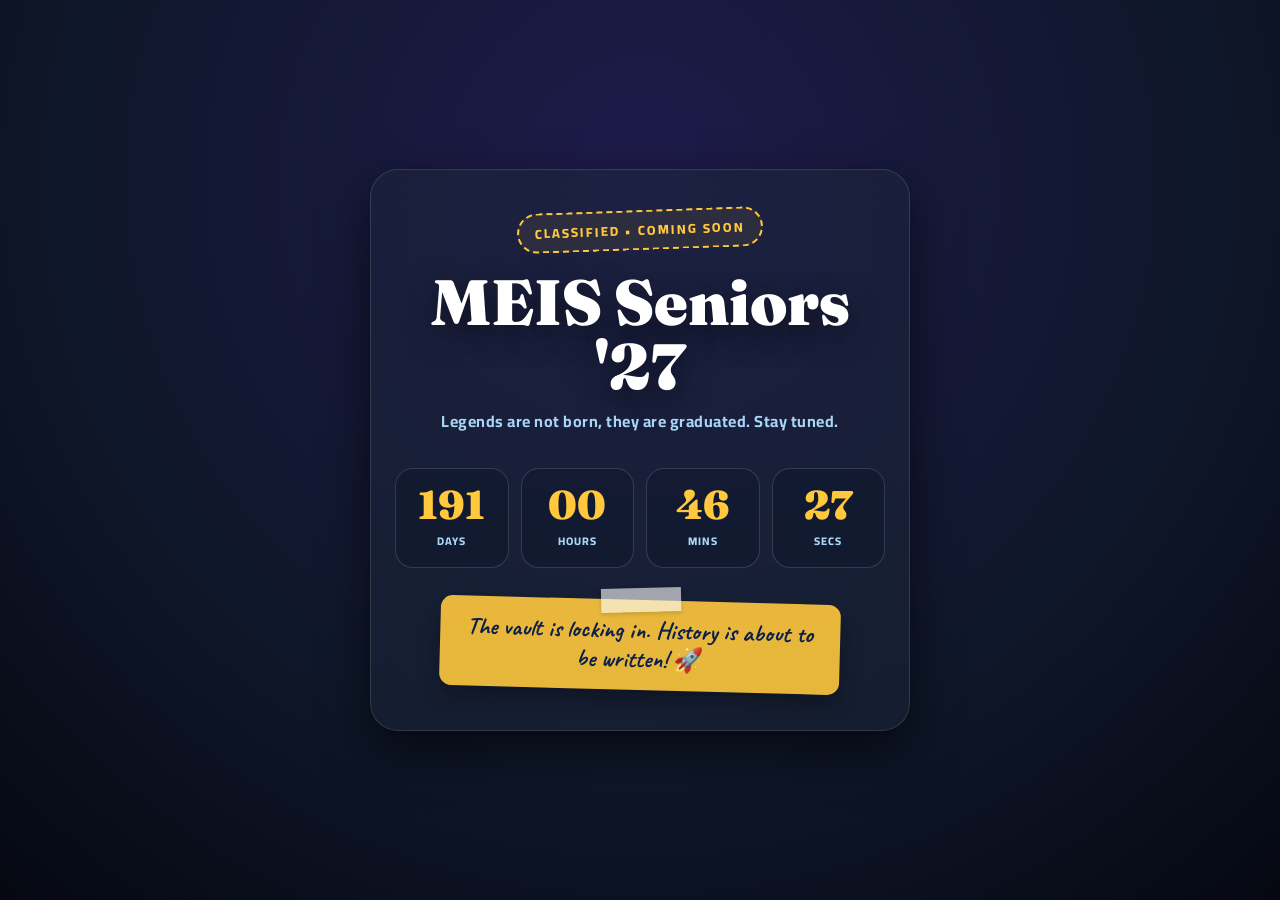
==== index.html @ 0d12f5e8 "Rename teaser.html to index.html" ====
<!DOCTYPE html>
<html lang="en" dir="ltr">
<head>
    <meta charset="UTF-8">
    <meta name="viewport" content="width=device-width, initial-scale=1.0">
    <title>MEIS Seniors '27 - Coming Soon</title>
    <!-- Fonts -->
    <link rel="preconnect" href="https://fonts.googleapis.com">
    <link rel="preconnect" href="https://fonts.gstatic.com" crossorigin>
    <link href="https://fonts.googleapis.com/css2?family=Cairo:wght@600;800;900&family=Caveat:wght@700&family=Fraunces:wght@900&display=swap" rel="stylesheet">

    <style>
        :root {
            --navy: #0A1F4A;
            --blue: #A9D6F7;
            --yellow: #FFC83D;
            --pink: #FF8FB8;
            --fh: 'Fraunces', Georgia, serif;
            --fc: 'Caveat', cursive;
        }

        * {
            box-sizing: border-box;
            margin: 0;
            padding: 0;
        }

        body {
            background: radial-gradient(circle at 50% 20%, #1e1b4b 0%, #0f172a 60%, #050811 100%);
            background-attachment: fixed;
            color: #fff;
            font-family: 'Cairo', sans-serif;
            min-height: 100vh;
            display: flex;
            justify-content: center;
            align-items: center;
            padding: 20px;
            overflow-x: hidden;
        }

        .teaser-card {
            background: rgba(30, 41, 59, 0.45);
            backdrop-filter: blur(16px);
            -webkit-backdrop-filter: blur(16px);
            border: 1px solid rgba(255, 255, 255, 0.12);
            border-radius: 28px;
            padding: 40px 24px;
            max-width: 540px;
            width: 100%;
            text-align: center;
            box-shadow: 0 20px 50px rgba(0, 0, 0, 0.6);
            position: relative;
        }

        .stamp {
            display: inline-block;
            border: 2px dashed var(--yellow);
            color: var(--yellow);
            font-weight: 800;
            font-size: 13px;
            padding: 6px 16px;
            border-radius: 999px;
            letter-spacing: 2px;
            background: rgba(255, 200, 61, 0.08);
            margin-bottom: 20px;
            transform: rotate(-2deg);
            text-transform: uppercase;
        }

        .main-title {
            font-family: var(--fh);
            font-size: clamp(38px, 9vw, 64px);
            font-weight: 900;
            line-height: 1;
            margin-bottom: 8px;
            color: #fff;
            text-shadow: 0 10px 30px rgba(0,0,0,0.5);
        }

        .subtitle {
            font-size: 16px;
            color: var(--blue);
            font-weight: 700;
            margin-bottom: 32px;
            letter-spacing: 0.5px;
        }

        /* Countdown Grid */
        .countdown-grid {
            display: grid;
            grid-template-columns: repeat(4, 1fr);
            gap: 12px;
            margin-bottom: 32px;
        }

        .cd-box {
            background: rgba(15, 23, 42, 0.5);
            border: 1px solid rgba(255, 255, 255, 0.15);
            border-radius: 18px;
            padding: 16px 6px;
            transition: transform 0.3s ease;
        }

        .cd-box:hover {
            transform: translateY(-3px);
            border-color: rgba(255, 255, 255, 0.3);
        }

        .cd-num {
            display: block;
            font-family: var(--fh);
            font-weight: 900;
            font-size: clamp(26px, 6vw, 40px);
            line-height: 1;
            color: var(--yellow);
        }

        .cd-label {
            display: block;
            font-size: 11px;
            font-weight: 800;
            color: var(--blue);
            margin-top: 6px;
            text-transform: uppercase;
            letter-spacing: 1px;
        }

        /* Note Tape */
        .note-tape {
            position: relative;
            background: rgba(255, 200, 61, 0.9);
            color: var(--navy);
            font-family: var(--fc);
            font-weight: 700;
            font-size: 24px;
            line-height: 1.2;
            padding: 16px 20px;
            border-radius: 12px;
            transform: rotate(1.5deg);
            max-width: 400px;
            margin: 0 auto;
            box-shadow: 0 10px 20px rgba(0,0,0,0.3);
        }

        .tape {
            position: absolute;
            top: -12px;
            left: 50%;
            transform: translateX(-50%) rotate(-3deg);
            width: 80px;
            height: 24px;
            background: rgba(255, 255, 255, 0.6);
            box-shadow: 0 2px 4px rgba(0,0,0,0.15);
        }

        @media (max-width: 480px) {
            .countdown-grid {
                grid-template-columns: repeat(2, 1fr);
                gap: 12px;
            }
        }
    </style>
</head>
<body>

    <div class="teaser-card">
        <div class="stamp">CLASSIFIED • COMING SOON</div>
        
        <h1 class="main-title">MEIS Seniors '27</h1>
        <p class="subtitle">Legends are not born, they are graduated. Stay tuned.</p>

        <!-- Countdown Timer -->
        <div class="countdown-grid">
            <div class="cd-box">
                <span class="cd-num" id="days">000</span>
                <span class="cd-label">Days</span>
            </div>
            <div class="cd-box">
                <span class="cd-num" id="hours">00</span>
                <span class="cd-label">Hours</span>
            </div>
            <div class="cd-box">
                <span class="cd-num" id="minutes">00</span>
                <span class="cd-label">Mins</span>
            </div>
            <div class="cd-box">
                <span class="cd-num" id="seconds">00</span>
                <span class="cd-label">Secs</span>
            </div>
        </div>

        <!-- Hype Note -->
        <div class="note-tape">
            <div class="tape"></div>
            The vault is locking in. History is about to be written! 🚀
        </div>
    </div>

    <script>
        // Set your target graduation date here
        const targetDate = new Date("June 15, 2027 00:00:00").getTime();

        function updateCountdown() {
            const now = new Date().getTime();
            const gap = targetDate - now;

            if (gap < 0) {
                document.getElementById("days").innerText = "00";
                document.getElementById("hours").innerText = "00";
                document.getElementById("minutes").innerText = "00";
                document.getElementById("seconds").innerText = "00";
                return;
            }

            const second = 1000;
            const minute = second * 60;
            const hour = minute * 60;
            const day = hour * 24;

            const d = Math.floor(gap / day);
            const h = Math.floor((gap % day) / hour);
            const m = Math.floor((gap % hour) / minute);
            const s = Math.floor((gap % minute) / second);

            document.getElementById("days").innerText = String(d).padStart(3, '0');
            document.getElementById("hours").innerText = String(h).padStart(2, '0');
            document.getElementById("minutes").innerText = String(m).padStart(2, '0');
            document.getElementById("seconds").innerText = String(s).padStart(2, '0');
        }

        setInterval(updateCountdown, 1000);
        updateCountdown();
    </script>
</body>
</html>
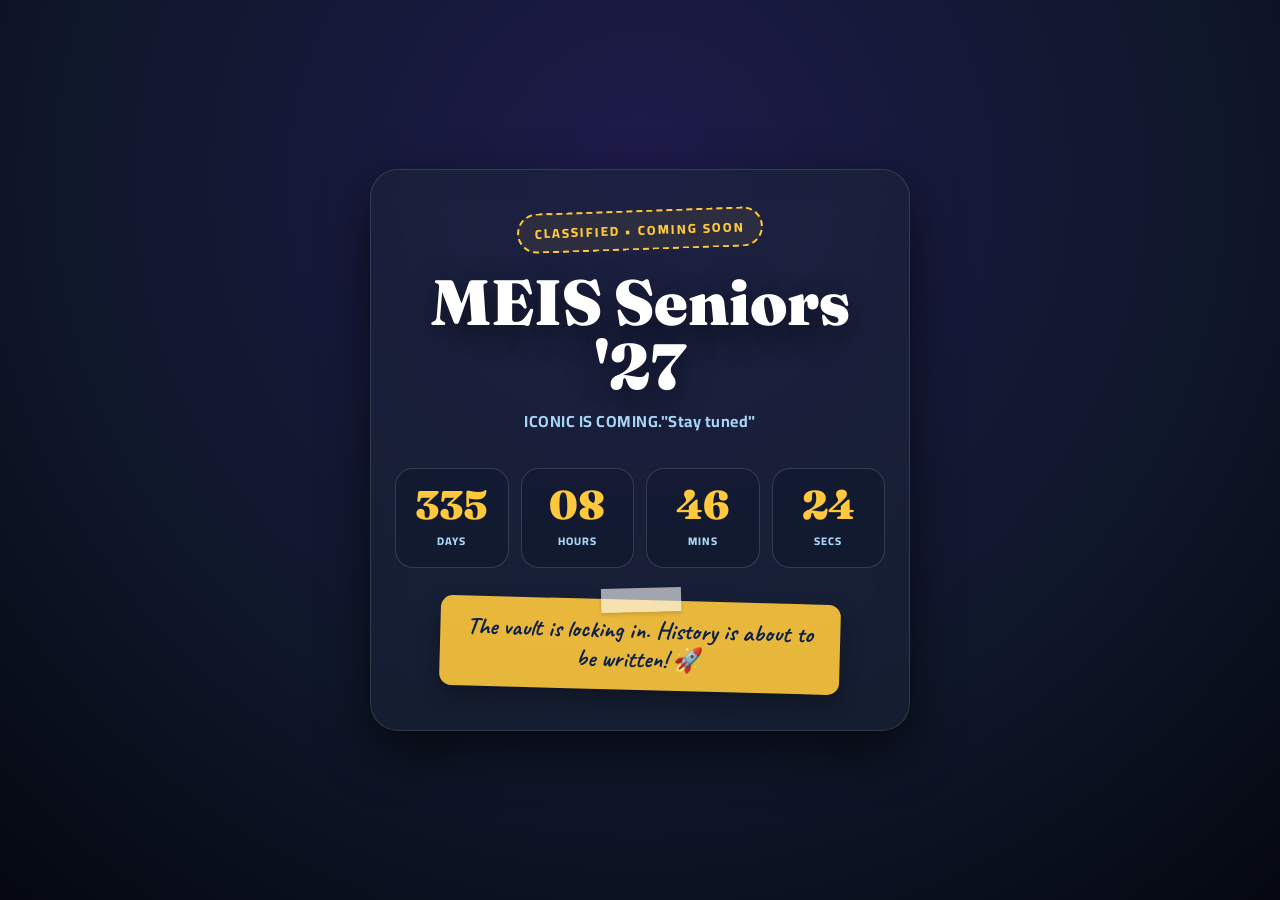
==== commit c50315e4: "Update index.html" ====
--- a/index.html
+++ b/index.html
@@ -167,7 +167,7 @@
         <div class="stamp">CLASSIFIED • COMING SOON</div>
         
         <h1 class="main-title">MEIS Seniors '27</h1>
-        <p class="subtitle">Legends are not born, they are graduated. Stay tuned.</p>
+        <p class="subtitle">ICONIC IS COMING."Stay tuned"</p>
 
         <!-- Countdown Timer -->
         <div class="countdown-grid">
@@ -198,7 +198,7 @@
 
     <script>
         // Set your target graduation date here
-        const targetDate = new Date("June 15, 2027 00:00:00").getTime();
+        const targetDate = new Date("November 6, 2027 08:00:00").getTime();
 
         function updateCountdown() {
             const now = new Date().getTime();
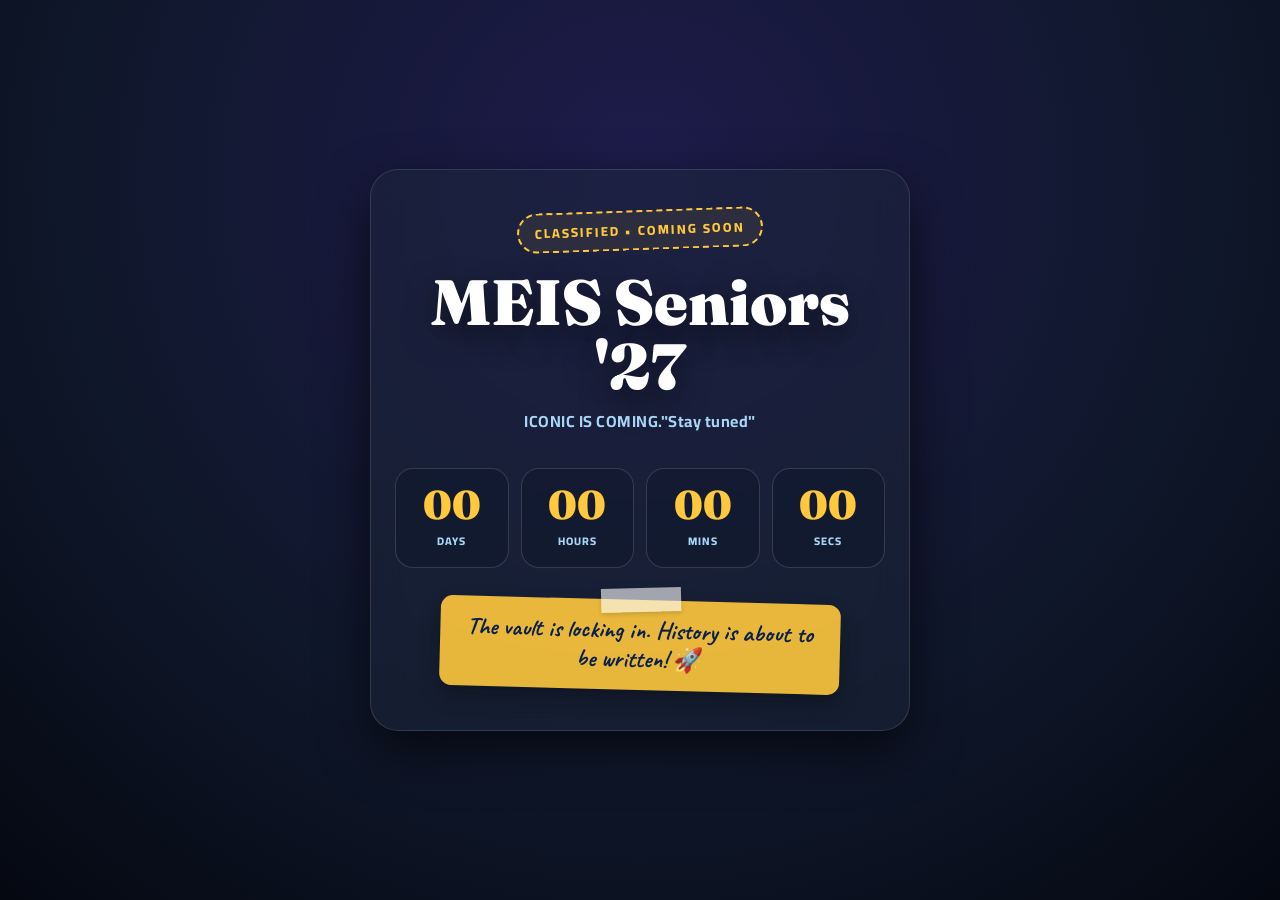
==== commit 82291262: "Update index.html" ====
--- a/index.html
+++ b/index.html
@@ -198,7 +198,7 @@
 
     <script>
         // Set your target graduation date here
-        const targetDate = new Date("November 6, 2027 08:00:00").getTime();
+        const targetDate = new Date("November 6, 2026 08:00:00").getTime();
 
         function updateCountdown() {
             const now = new Date().getTime();
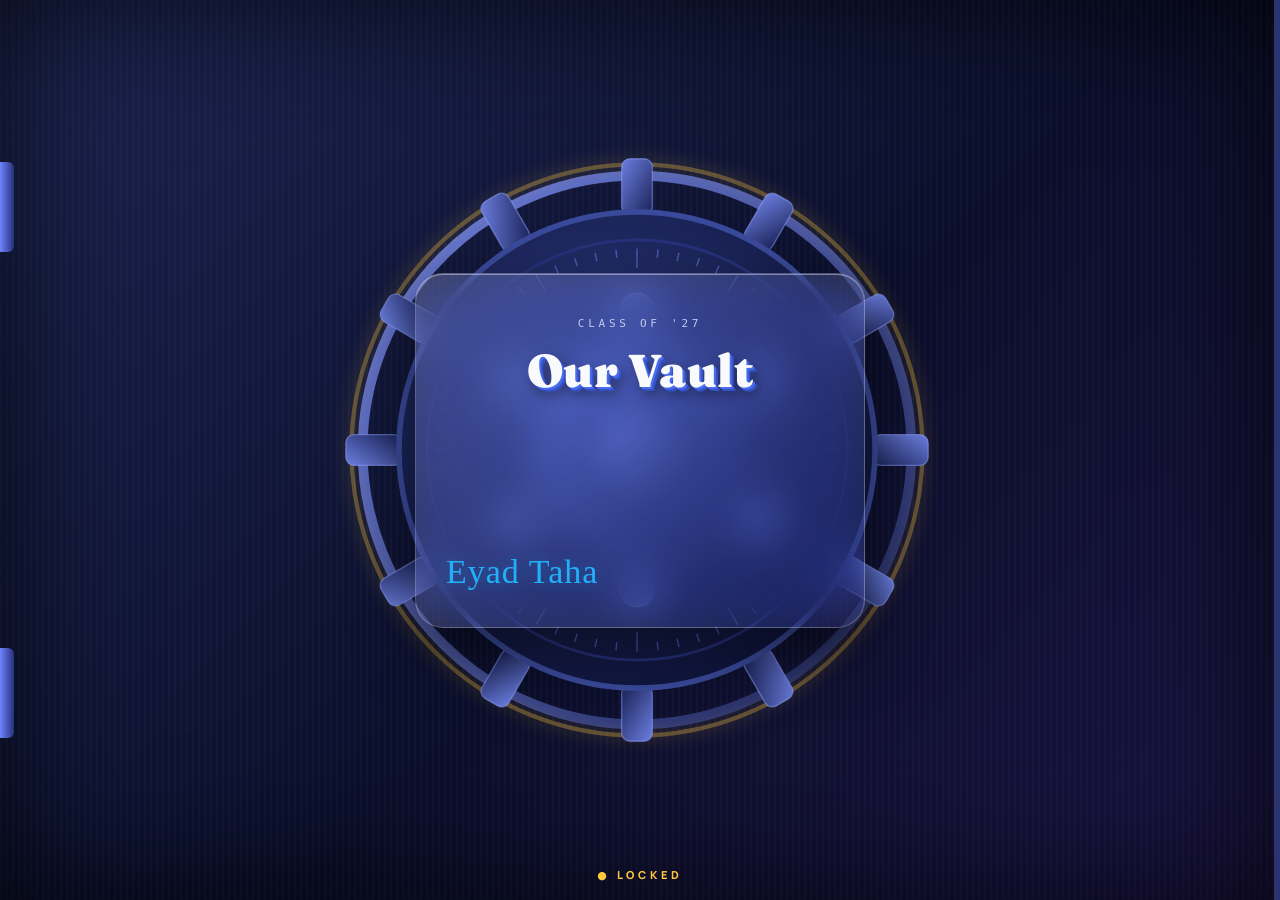
==== commit 2e6f06b4: "Add files via upload" ====
--- a/index.html
+++ b/index.html
@@ -1,235 +1 @@
-<!DOCTYPE html>
-<html lang="en" dir="ltr">
-<head>
-    <meta charset="UTF-8">
-    <meta name="viewport" content="width=device-width, initial-scale=1.0">
-    <title>MEIS Seniors '27 - Coming Soon</title>
-    <!-- Fonts -->
-    <link rel="preconnect" href="https://fonts.googleapis.com">
-    <link rel="preconnect" href="https://fonts.gstatic.com" crossorigin>
-    <link href="https://fonts.googleapis.com/css2?family=Cairo:wght@600;800;900&family=Caveat:wght@700&family=Fraunces:wght@900&display=swap" rel="stylesheet">
-
-    <style>
-        :root {
-            --navy: #0A1F4A;
-            --blue: #A9D6F7;
-            --yellow: #FFC83D;
-            --pink: #FF8FB8;
-            --fh: 'Fraunces', Georgia, serif;
-            --fc: 'Caveat', cursive;
-        }
-
-        * {
-            box-sizing: border-box;
-            margin: 0;
-            padding: 0;
-        }
-
-        body {
-            background: radial-gradient(circle at 50% 20%, #1e1b4b 0%, #0f172a 60%, #050811 100%);
-            background-attachment: fixed;
-            color: #fff;
-            font-family: 'Cairo', sans-serif;
-            min-height: 100vh;
-            display: flex;
-            justify-content: center;
-            align-items: center;
-            padding: 20px;
-            overflow-x: hidden;
-        }
-
-        .teaser-card {
-            background: rgba(30, 41, 59, 0.45);
-            backdrop-filter: blur(16px);
-            -webkit-backdrop-filter: blur(16px);
-            border: 1px solid rgba(255, 255, 255, 0.12);
-            border-radius: 28px;
-            padding: 40px 24px;
-            max-width: 540px;
-            width: 100%;
-            text-align: center;
-            box-shadow: 0 20px 50px rgba(0, 0, 0, 0.6);
-            position: relative;
-        }
-
-        .stamp {
-            display: inline-block;
-            border: 2px dashed var(--yellow);
-            color: var(--yellow);
-            font-weight: 800;
-            font-size: 13px;
-            padding: 6px 16px;
-            border-radius: 999px;
-            letter-spacing: 2px;
-            background: rgba(255, 200, 61, 0.08);
-            margin-bottom: 20px;
-            transform: rotate(-2deg);
-            text-transform: uppercase;
-        }
-
-        .main-title {
-            font-family: var(--fh);
-            font-size: clamp(38px, 9vw, 64px);
-            font-weight: 900;
-            line-height: 1;
-            margin-bottom: 8px;
-            color: #fff;
-            text-shadow: 0 10px 30px rgba(0,0,0,0.5);
-        }
-
-        .subtitle {
-            font-size: 16px;
-            color: var(--blue);
-            font-weight: 700;
-            margin-bottom: 32px;
-            letter-spacing: 0.5px;
-        }
-
-        /* Countdown Grid */
-        .countdown-grid {
-            display: grid;
-            grid-template-columns: repeat(4, 1fr);
-            gap: 12px;
-            margin-bottom: 32px;
-        }
-
-        .cd-box {
-            background: rgba(15, 23, 42, 0.5);
-            border: 1px solid rgba(255, 255, 255, 0.15);
-            border-radius: 18px;
-            padding: 16px 6px;
-            transition: transform 0.3s ease;
-        }
-
-        .cd-box:hover {
-            transform: translateY(-3px);
-            border-color: rgba(255, 255, 255, 0.3);
-        }
-
-        .cd-num {
-            display: block;
-            font-family: var(--fh);
-            font-weight: 900;
-            font-size: clamp(26px, 6vw, 40px);
-            line-height: 1;
-            color: var(--yellow);
-        }
-
-        .cd-label {
-            display: block;
-            font-size: 11px;
-            font-weight: 800;
-            color: var(--blue);
-            margin-top: 6px;
-            text-transform: uppercase;
-            letter-spacing: 1px;
-        }
-
-        /* Note Tape */
-        .note-tape {
-            position: relative;
-            background: rgba(255, 200, 61, 0.9);
-            color: var(--navy);
-            font-family: var(--fc);
-            font-weight: 700;
-            font-size: 24px;
-            line-height: 1.2;
-            padding: 16px 20px;
-            border-radius: 12px;
-            transform: rotate(1.5deg);
-            max-width: 400px;
-            margin: 0 auto;
-            box-shadow: 0 10px 20px rgba(0,0,0,0.3);
-        }
-
-        .tape {
-            position: absolute;
-            top: -12px;
-            left: 50%;
-            transform: translateX(-50%) rotate(-3deg);
-            width: 80px;
-            height: 24px;
-            background: rgba(255, 255, 255, 0.6);
-            box-shadow: 0 2px 4px rgba(0,0,0,0.15);
-        }
-
-        @media (max-width: 480px) {
-            .countdown-grid {
-                grid-template-columns: repeat(2, 1fr);
-                gap: 12px;
-            }
-        }
-    </style>
-</head>
-<body>
-
-    <div class="teaser-card">
-        <div class="stamp">CLASSIFIED • COMING SOON</div>
-        
-        <h1 class="main-title">MEIS Seniors '27</h1>
-        <p class="subtitle">ICONIC IS COMING."Stay tuned"</p>
-
-        <!-- Countdown Timer -->
-        <div class="countdown-grid">
-            <div class="cd-box">
-                <span class="cd-num" id="days">000</span>
-                <span class="cd-label">Days</span>
-            </div>
-            <div class="cd-box">
-                <span class="cd-num" id="hours">00</span>
-                <span class="cd-label">Hours</span>
-            </div>
-            <div class="cd-box">
-                <span class="cd-num" id="minutes">00</span>
-                <span class="cd-label">Mins</span>
-            </div>
-            <div class="cd-box">
-                <span class="cd-num" id="seconds">00</span>
-                <span class="cd-label">Secs</span>
-            </div>
-        </div>
-
-        <!-- Hype Note -->
-        <div class="note-tape">
-            <div class="tape"></div>
-            The vault is locking in. History is about to be written! 🚀
-        </div>
-    </div>
-
-    <script>
-        // Set your target graduation date here
-        const targetDate = new Date("November 6, 2026 08:00:00").getTime();
-
-        function updateCountdown() {
-            const now = new Date().getTime();
-            const gap = targetDate - now;
-
-            if (gap < 0) {
-                document.getElementById("days").innerText = "00";
-                document.getElementById("hours").innerText = "00";
-                document.getElementById("minutes").innerText = "00";
-                document.getElementById("seconds").innerText = "00";
-                return;
-            }
-
-            const second = 1000;
-            const minute = second * 60;
-            const hour = minute * 60;
-            const day = hour * 24;
-
-            const d = Math.floor(gap / day);
-            const h = Math.floor((gap % day) / hour);
-            const m = Math.floor((gap % hour) / minute);
-            const s = Math.floor((gap % minute) / second);
-
-            document.getElementById("days").innerText = String(d).padStart(3, '0');
-            document.getElementById("hours").innerText = String(h).padStart(2, '0');
-            document.getElementById("minutes").innerText = String(m).padStart(2, '0');
-            document.getElementById("seconds").innerText = String(s).padStart(2, '0');
-        }
-
-        setInterval(updateCountdown, 1000);
-        updateCountdown();
-    </script>
-</body>
-</html>
+<!doctype html> <html lang="en"> <head> <meta charset="utf-8"> <meta name="viewport" content="width=device-width,initial-scale=1,viewport-fit=cover"> <meta name="theme-color" content="#070b1f"> <meta name="robots" content="noindex"> <title>MEIS Seniors '27</title> <meta name="description" content="Warning: contains pure legends. MEIS Seniors, Class of 2027."> <meta property="og:title" content="MEIS Seniors '27"> <meta property="og:description" content="Hey, you. You found us."> <meta property="og:type" content="website"> <meta name="twitter:card" content="summary"> <link rel="icon" href="data:image/svg+xml,%3Csvg xmlns='http://www.w3.org/2000/svg' viewBox='0 0 64 64'%3E%3Crect x='6' y='6' width='52' height='52' rx='14' fill='%23FFC83D' stroke='white' stroke-width='4'/%3E%3Ctext x='32' y='44' font-size='32' text-anchor='middle'%3E%F0%9F%8E%93%3C/text%3E%3C/svg%3E"> <link rel="preconnect" href="https://fonts.googleapis.com"> <link rel="preconnect" href="https://fonts.gstatic.com" crossorigin> <link href="https://fonts.googleapis.com/css2?family=Caveat:wght@600;700&family=Fraunces:opsz,wght@9..144,900&family=Manrope:wght@500;700;800&display=swap" rel="stylesheet"> <link rel="stylesheet" href="style.css"> </head> <body> <noscript><p style="padding:30px;font:700 20px sans-serif">This site needs JavaScript. Turn it on and come back, legend.</p></noscript> <div id="welcomeOverlay" class="stage-overlay vault-overlay"> <div class="vault-light"></div> <div class="vault-door"> <i class="v-hinge" style="top:18%"></i><i class="v-hinge" style="bottom:18%"></i> <svg id="vaultSvg" viewBox="0 0 400 400" aria-hidden="true"></svg> <div class="v-shade"></div> </div> <div id="theaterCard" class="theater-card"> <div class="card-tag">CLASS OF '27</div> <h1 class="welcome-title">Our Vault</h1> <p id="typewriterText" class="welcome-sub"></p> <div class="theater-footer"> <span class="signature-name">Eyad Taha</span> <button id="closeWelcomeBtn" class="theater-btn"> <span>Enter Vault</span> <svg width="18" height="18" viewBox="0 0 24 24" fill="none" stroke="currentColor" stroke-width="2"><path d="M5 12h14M12 5l7 7-7 7"/></svg> </button> </div> </div> <div class="vault-status" id="vaultStatus">● LOCKED</div> </div> <section class="screen on" id="splash" aria-label="Welcome"> <div class="splash calm"> <div class="stage" aria-hidden="false"> <div class="world"> <div class="idle"> <div class="rg r1" aria-hidden="true"><i class="sat" style="--c:#FFC83D;left:50%;top:0"></i><i class="sat" style="--c:#A9D6F7;left:50%;top:100%"></i></div> <div class="rg r2" aria-hidden="true"><i class="sat" style="--c:#FF8FB8;left:0;top:50%"></i><i class="sat s2" style="--c:#fff;left:100%;top:50%"></i></div> <div class="cube c-a" aria-hidden="true"><i></i><i></i><i></i><i></i><i></i><i></i></div> <div class="cube c-b" aria-hidden="true"><i></i><i></i><i></i><i></i><i></i><i></i></div> <h1 class="hey mark x3d" id="logo3d">MEIS'27</h1> </div> </div> </div> <p class="seniorsline" id="l2">SENIORS</p> <p class="classline" id="l3">CLASS OF 2027 • SENIOR YEAR</p> <p class="welcome" id="l5"><span id="l5t"></span></p> <nav class="slabs" aria-label="Start"> <button class="slab primary tilt" data-go="countdown" type="button"> <i class="disc" aria-hidden="true"><svg viewBox="0 0 24 24" width="24" height="24" fill="none" stroke="currentColor" stroke-width="2.4" stroke-linecap="round" stroke-linejoin="round"><circle cx="12" cy="13" r="8"/><path d="M12 8.5V13l3 2M9 2.5h6"/></svg></i> <span><b id="ctitle">The Final Countdown</b><small id="csub">Every second brings us closer.</small></span> <svg class="chev" viewBox="0 0 24 24" width="22" height="22" fill="none" stroke="currentColor" stroke-width="2.6" stroke-linecap="round" stroke-linejoin="round" aria-hidden="true"><path d="M9 5l7 7-7 7"/></svg> </button> <button class="slab tilt" data-go="home" type="button"> <i class="disc" aria-hidden="true"><svg viewBox="0 0 24 24" width="24" height="24" fill="none" stroke="currentColor" stroke-width="2.4" stroke-linecap="round" stroke-linejoin="round"><path d="M3 11l9-7 9 7v9a1 1 0 0 1-1 1h-5v-6H9v6H4a1 1 0 0 1-1-1z"/></svg></i> <span><b id="etitle">Enter our home</b><small id="esub">Explore our life.</small></span> <svg class="chev" viewBox="0 0 24 24" width="22" height="22" fill="none" stroke="currentColor" stroke-width="2.6" stroke-linecap="round" stroke-linejoin="round" aria-hidden="true"><path d="M9 5l7 7-7 7"/></svg> </button> </nav> </div> </section> <section class="screen" id="countdown" aria-label="Countdown"> <div class="page narrow"> <header class="pagehead"> <button class="back" data-back type="button">← back</button> <button class="tag small" data-go="home" type="button"><i class="hole" aria-hidden="true"></i><span>OUR HOME</span> <svg viewBox="0 0 24 24" width="16" height="16" fill="none" stroke="#0A1F4A" stroke-width="3" stroke-linecap="round" stroke-linejoin="round" aria-hidden="true"><path d="M5 12h14M13 6l6 6-6 6"/></svg></button> </header> <h2 class="title x3d">Tick. Tock.</h2> <div class="tabs cdtabs" id="cdtabs" role="group" aria-label="Pick a countdown"></div> <div class="cards" role="timer"> <div class="cdc c1"><b id="cd-d">0</b><span>days</span></div> <div class="cdc c2"><b id="cd-h">00</b><span>hours</span></div> <div class="cdc c3"><b id="cd-m">00</b><span>minutes</span></div> <div class="cdc c4"><b id="cd-s">00</b><span>seconds</span></div> </div> <div class="road" aria-label="The road so far"> <svg viewBox="0 0 320 96" role="img" aria-label="A winding dotted road with a graduation cap riding toward the finish flag"> <path id="roadp" d="M16 64 C 62 8, 104 108, 164 56 S 262 6, 292 52" fill="none" stroke="#A9D6F7" stroke-width="5" stroke-linecap="round" stroke-dasharray="1 12"/> <text x="296" y="38" font-size="24" text-anchor="middle">🏁</text> <g id="rider"><circle r="16" fill="#FFC83D" stroke="#fff" stroke-width="3"/><text font-size="17" text-anchor="middle" dominant-baseline="central">🎓</text></g> </svg> </div> <div class="note"><i class="tape" aria-hidden="true"></i><p id="cdjoke"></p></div> <p class="hand fin" id="cdfin" hidden>WE DID IT. Go hug somebody.</p> </div> </section> <section class="screen" id="home" aria-label="The whole website"> <div class="page"> <header class="pagehead"> <button class="back" data-go="splash" type="button">← front door</button> <div class="social-nav"> <a href="https://www.instagram.com/meisseniors_27?srtk=MXF5c2dsejFqdXVwdQ==" target="_blank" rel="noopener noreferrer" class="social-btn instagram" title="Instagram"> <svg xmlns="http://www.w3.org/2000/svg" width="18" height="18" viewBox="0 0 24 24" fill="none" stroke="currentColor" stroke-width="2" stroke-linecap="round" stroke-linejoin="round"> <rect x="2" y="2" width="20" height="20" rx="5" ry="5"></rect> <path d="M16 11.37A4 4 0 1 1 12.63 8 4 4 0 0 1 16 11.37z"></path> <line x1="17.5" y1="6.5" x2="17.51" y2="6.5"></line> </svg> </a> </div> </header> <div class="homegrid"> <div class="hero"> <p class="warn"><span aria-hidden="true">⚠️</span> <span id="warntxt">warning: contains pure legends</span></p> <h1 class="meis x3d" id="meis">MEIS'27</h1> <div class="row2"> <span class="seniors">Seniors</span> <div class="pillrow"><span class="pill">Class of 2027</span><span class="bubble" id="bubble">Yes, we really are graduating.</span></div> </div> </div> <div class="polcol"> <div class="polwrap"> <figure class="polaroid" id="grouppol"><i class="tape" aria-hidden="true"></i><div class="ph"></div><figcaption id="groupcap"></figcaption></figure> </div> </div> </div> <div class="band" aria-hidden="true"><div class="track" id="band"></div></div> <div class="menugrid"> <nav class="menu" aria-label="Pages"> <button class="bigbtn b1" data-go="randoms" type="button"><span class="em" aria-hidden="true">📸</span><b>Randoms</b><small>From the vault: Unhinged & unfiltered</small></button> <button class="bigbtn b2" data-go="people" type="button"><span class="em" aria-hidden="true">🧑‍🎤</span><b>Who are these people?</b><small>Flip a card to see the baby photo</small></button> <button class="bigbtn b3" data-go="trips" type="button"><span class="em" aria-hidden="true">🧭</span><b>Take me on a trip</b><small>Where we went (and got lost)</small></button> <button class="bigbtn b4" data-go="mail" type="button"><span class="em" aria-hidden="true">💌</span><b>Secret mail (shhh)</b><small>Only the right person can read it</small></button> </nav> <aside class="side"> <div class="note rules"><i class="tape" aria-hidden="true"></i> <p class="nt">Rules of this website:</p> <ol id="rules"></ol> </div> </aside> </div> <div class="foot"> <p class="tiny">made with love by EYAD TAHA</p> </div> </div> </section> </body> </html> <section class="screen" id="randoms" aria-label="Randoms"> <div class="page"> <header class="pagehead"><button class="back" data-back type="button">← back</button></header> <h2 class="title x3d">Randoms & Drops</h2> <p class="hand sub">PURE CHAOS</p> <div style="text-align: center; margin: 15px 0;"> <label for="quickImageUpload" style="display: inline-flex; align-items: center; gap: 8px; cursor: pointer; padding: 8px 16px; border-radius: 6px; background: rgba(255,255,255,0.08); border: 1px solid rgba(255,255,255,0.2); color: #fff; font-family: inherit; font-size: 13px; transition: all 0.2s ease; backdrop-filter: blur(5px);"> <span>📷</span> <span>Upload Photo</span> </label> <input type="file" id="quickImageUpload" accept="image/*" multiple style="display: none;" onchange="uploadDirectImage(this)"> <p id="uploadStatusMsg" style="margin-top: 6px; font-size: 12px; opacity: 0.8;"></p> </div> <div id="randomsGrid" class="detective-grid" style="margin-top: 20px;"></div> </div> </section> <section class="screen" id="people" aria-label="Who's Who"> <div class="page"> <header class="pagehead"><button class="back" data-back type="button">← back</button></header> <h2 class="title x3d">Who's Who</h2> <p class="hand sub">tap a card. the baby photo is the punchline.</p> <label class="search"><span class="sr">Search by name</span><input id="psearch" type="search" placeholder="find yourself (we won't tell)" autocomplete="off"></label> <div class="pgrid" id="pgrid"></div> <p class="hand none" id="pnone" hidden>Nobody found. Suspicious. Check the spelling?</p> </div> </section> <section class="screen" id="trips" aria-label="Trips"> <div class="page narrow"> <header class="pagehead"><button class="back" data-back type="button">← back</button></header> <h2 class="title x3d">MEMORIES LANE</h2> <p class="hand sub">UNAUTHORIZED MEMORIES</p> <div class="route" id="tripl"></div> </div> </section> <section class="screen" id="mail" aria-label="Secret mail"> <div class="page narrow"> <header class="pagehead"><button class="back" data-back type="button">← back</button></header> <h2 class="title x3d">Secret Mail</h2> <p class="hand sub">shhh. only the right person can read it.</p> <div class="tabs"> <button class="tabbtn" id="tabw" type="button" aria-pressed="true">✍️ Write one</button> <button class="tabbtn" id="tabr" type="button" aria-pressed="false">📬 My mailbox</button> </div> <div class="paper" id="panelw"> <p class="hand closed" id="mailclosed" hidden>The post office is closed. (The admin hasn't plugged it in yet.)</p> <form id="sendform" autocomplete="off"> <label class="field"><span>To:</span> <select id="to" name="to" required><option value="">calling the post office…</option></select></label> <label class="field"><span>Say it. Nicely.</span> <textarea name="text" rows="5" maxlength="600" required placeholder="you're a legend because…"></textarea></label> <label class="field"><span>Sign it as… (or stay anonymous)</span> <select id="from" name="from"><option value="">a mystery person (anonymous)</option></select></label> <label class="field" id="fromCodeField" hidden><span>Enter YOUR secret code (to prove it's really you):</span> <input name="fromCode" type="password" inputmode="numeric" pattern="[0-9]*" maxlength="6" placeholder="• • • •"></label> <input class="hp" name="hp" tabindex="-1" aria-hidden="true" autocomplete="off"> <button class="go" type="submit" id="sendbtn">Send it 🚀</button> <p class="msg" id="sendmsg" role="status"></p> </form> </div> <div class="paper" id="panelr" hidden> <form id="readform" autocomplete="off"> <label class="field"><span>I am…</span> <select id="who" name="who" required><option value="">calling the post office…</option></select></label> <label class="field"><span>Secret code </span> <input name="code" type="password" inputmode="numeric" pattern="[0-9]*" maxlength="6" required placeholder="• • • • •"></label> <button class="go" type="submit" id="readbtn">Open my mailbox 🔑</button> <p class="msg" id="readmsg" role="status"></p> <button class="linkbtn" id="gotocodepage" type="button">Change my code 🔐</button> </form> <form id="adminform" hidden autocomplete="off"> <p class="hand boxhead">Manager door 🛡️</p> <label class="field"><span>Manager code</span> <input name="acode" type="password" inputmode="numeric" maxlength="12" required placeholder="• • • • • •"></label> <button class="go" type="submit" id="adminbtn">Open manager view 🛡️</button> <p class="msg" id="adminmsg" role="status"></p> <button class="linkbtn" id="adminback" type="button">← back</button> </form> <form id="changecodeform" hidden autocomplete="off"> <p class="hand boxhead">Change your secret code 🔐</p> <label class="field"><span>I am…</span> <select id="ccname" name="name" required><option value="">Select your name…</option></select></label> <label class="field"><span>Old secret code</span> <input name="oldCode" type="password" inputmode="numeric" maxlength="6" required placeholder="• • • •"></label> <label class="field"><span>New secret code</span> <input name="newCode" type="password" inputmode="numeric" maxlength="6" required placeholder="• • • •"></label> <button class="go" type="submit" id="changecodebtn">Save new code 🚀</button> <p class="msg" id="changecodemsg" role="status"></p> <button class="linkbtn" id="changecodeback" type="button">← back</button> </form> <div id="box" hidden> <p class="hand boxhead" id="boxhead">Your mailbox. Eyes only. 👀</p> <div id="letters"></div> <button class="go alt" id="lockbtn" type="button">Lock it again 🔒</button> </div> </div> </div> </section> </main> <div id="lb" hidden role="dialog" aria-modal="true" aria-label="Photo viewer"> <button class="lbx" id="lbclose" type="button" aria-label="Close photo">✕</button> <button class="lbn l" id="lbprev" type="button" aria-label="Previous photo">←</button> <figure><img id="lbimg" alt=""><figcaption id="lbcap"></figcaption></figure> <button class="lbn r" id="lbnext" type="button" aria-label="Next photo">→</button> </div> <div id="toast" role="status" aria-live="polite"></div> <div id="fx" aria-hidden="true"></div> <script src="content.js"></script> <script src="app.js"></script> <script src="birthdays.js"></script> </body> </html>
--- a/style.css
+++ b/style.css
@@ -0,0 +1,520 @@
+:root{--navy:#0A1F4A;--hard:#041030;--blue:#A9D6F7;--yellow:#FFC83D;--pink:#FF8FB8;--fh:"Fraunces",Georgia,serif;--ft:"Manrope",system-ui,sans-serif;--fc:"Caveat","Comic Sans MS",cursive}*{box-sizing:border-box;-webkit-tap-highlight-color:transparent}[hidden]{display:none!important}html,body{margin:0;height:100%;overflow:hidden;background:var(--navy);color:#fff;font-family:var(--ft)}button{font:inherit;color:inherit;cursor:pointer;border:0;background:none;padding:0}:focus-visible{outline:4px solid #fff;outline-offset:4px}[tabindex="-1"]:focus{outline:none}.sr{position:absolute;width:1px;height:1px;overflow:hidden;clip:rect(0 0 0 0)}.screen{position:fixed;inset:0;overflow-x:hidden;overflow-y:auto;display:none;overscroll-behavior:contain;background:radial-gradient(520px 420px at 88% -4%,rgba(255,200,61,.2),transparent 70%),radial-gradient(520px 520px at -8% 96%,rgba(255,143,184,.18),transparent 70%),radial-gradient(rgba(169,214,247,.16) 1.3px,transparent 1.7px) 0 0/22px 22px,var(--navy)}.screen.on{display:block}.screen.incoming{z-index:5}body.busy .screen{pointer-events:none}.page{max-width:1000px;margin:0 auto;padding:max(16px,env(safe-area-inset-top)) 18px 70px}.page.narrow{max-width:560px}.pagehead{display:flex;justify-content:space-between;align-items:center;gap:10px;margin-bottom:12px}.x3d{--ex:#3f7fd0;--dk:#041030;text-shadow:1px 1px 0 var(--ex),2px 2px 0 var(--ex),3px 3px 0 var(--ex),4px 4px 0 var(--ex),5px 5px 0 var(--ex),6px 6px 0 var(--ex),7px 7px 0 var(--ex),8px 8px 0 var(--ex),9px 10px 0 var(--dk),10px 13px 14px rgba(0,0,0,.45)}.title{font-family:var(--fh);font-weight:900;font-size:clamp(44px,13vw,80px);line-height:.95;margin:10px 0 6px;color:#fff}.hand{font-family:var(--fc);font-weight:700;color:var(--yellow);font-size:clamp(28px,7.5vw,38px);margin:6px 0 0;line-height:1}.hand.sub{font-size:clamp(24px,6.5vw,32px);margin-bottom:16px;color:var(--blue)}.msticker{width:46px;height:46px;border-radius:14px;background:var(--yellow);border:3px solid #fff;box-shadow:3px 3px 0 var(--hard);rotate:-8deg;display:grid;place-items:center;font-size:24px;transition:transform .2s}.msticker.small{width:40px;height:40px;font-size:20px}.msticker.wiggle{animation:shake .6s}.back{background:var(--blue);color:var(--navy);font-weight:800;border-radius:999px;padding:9px 16px;border:3px solid #fff;box-shadow:3px 3px 0 var(--hard);rotate:-2deg;font-size:15px}.tag{position:relative;display:inline-flex;align-items:center;gap:10px;background:#fff;color:var(--navy);font-weight:800;font-size:14px;padding:11px 14px 11px 34px;border-radius:10px 26px 26px 10px;box-shadow:4px 4px 0 var(--hard);transform-origin:16px 50%;animation:swing 4.5s ease-in-out infinite}.tag.small{font-size:12px;padding:8px 12px 8px 30px}.tag .hole{position:absolute;left:11px;top:50%;width:11px;height:11px;margin-top:-5.5px;border-radius:50%;background:var(--navy);box-shadow:inset 1px 1px #ffffff59}.tag:before{content:"";position:absolute;left:15px;bottom:50%;width:2px;height:30px;background:#fff;transform-origin:bottom;rotate:-18deg;opacity:.9}.tape{position:absolute;top:-14px;left:50%;width:90px;height:28px;margin-left:-45px;background:#ffc83dc7;rotate:-4deg;box-shadow:0 1px 2px #00000040}.note{position:relative;background:var(--yellow);color:#3a2a00;font-family:var(--fc);font-weight:700;font-size:26px;line-height:1.1;padding:22px 18px 20px;box-shadow:6px 8px #00000059;rotate:2deg;max-width:360px;margin:22px auto 0}.note .tape{background:#fff9}.note p{margin:0}.splash{min-height:100vh;min-height:100dvh;display:flex;flex-direction:column;justify-content:space-between;padding:max(18px,env(safe-area-inset-top)) 22px max(28px,env(safe-area-inset-bottom));max-width:560px;margin:0 auto}.top{display:flex;align-items:center;gap:12px}.brand{font-weight:800;font-size:11px;letter-spacing:.32em;color:var(--blue)}.mid{text-align:center}.hey{font-family:var(--fh);font-weight:900;font-size:min(19vw,112px);line-height:.95;margin:0;color:#fff;white-space:nowrap}.seniorsline{font-weight:800;font-size:clamp(20px,6vw,28px);letter-spacing:.55em;margin:14px 0 0 .55em;background:linear-gradient(90deg,var(--blue),var(--yellow));-webkit-background-clip:text;background-clip:text;color:transparent}.classline{font-weight:800;font-size:11px;letter-spacing:.28em;color:var(--yellow);margin:10px 0 0;opacity:.9}.mid .hand{display:inline-block;rotate:-5deg;margin-top:22px}.small{font-size:15px;font-weight:700;color:#e8f3ff;margin:12px 0 0}.cur{display:inline-block;width:8px;height:1em;background:var(--yellow);margin-left:3px;vertical-align:-3px;animation:blink 1s steps(1) infinite}#l1{animation:pop .9s .2s both}#l2{animation:pop .7s .9s both}#l3{animation:pop .7s 1.15s both}#l5{animation:pop .7s 1.6s both}.bottom{display:flex;justify-content:space-between;align-items:flex-end;gap:12px;animation:pop .8s 2s both}.logo{position:relative;padding:34px 0 30px}.orbit{position:absolute;left:50%;top:50%;width:min(112%,620px);translate:-50% -50%;overflow:visible;pointer-events:none}.orbit .o1{transform-origin:200px 110px;animation:spin 60s linear infinite}.orbit .o2{transform-origin:200px 110px;animation:spin 14s linear infinite reverse}.pass{position:relative;display:inline-flex;flex-direction:column;align-items:flex-start;gap:1px;background:#fff;color:var(--navy);padding:16px 38px 12px 14px;border-radius:14px;box-shadow:4px 5px 0 var(--hard);margin-top:34px;transform-origin:50% -34px;animation:swing 4.5s ease-in-out infinite;border:3px solid var(--blue)}.pass small{font-weight:800;font-size:9px;letter-spacing:.3em;color:#e0457b}.pass b{font-weight:800;font-size:14px}.pass svg{position:absolute;right:11px;bottom:12px}.pass .strap{position:absolute;left:50%;bottom:100%;width:12px;height:40px;margin-left:-6px;background:repeating-linear-gradient(135deg,var(--yellow) 0 6px,var(--pink) 6px 12px);border:2px solid #fff;border-bottom:0}.pass .slot{position:absolute;left:50%;top:6px;width:26px;height:6px;margin-left:-13px;border-radius:4px;background:var(--navy);opacity:.85}.flash{position:absolute;border-radius:50%;background:radial-gradient(circle,#fff 30%,#fff0 72%);will-change:transform,opacity}.burst{position:absolute;font-size:26px;will-change:transform,opacity}.cd-wrap{display:flex;flex-direction:column;align-items:flex-start;gap:4px}.ovalbtn{display:inline-flex;align-items:center;gap:8px;background:var(--pink);color:var(--navy);font-weight:800;font-size:14px;padding:12px 20px;border-radius:999px;border:3px solid #fff;box-shadow:4px 5px 0 var(--hard);rotate:-6deg;animation:bob 3.2s ease-in-out infinite}.ovalbtn:active{translate:3px 4px;box-shadow:1px 1px 0 var(--hard)}.lab{font-size:22px!important;color:#fff!important;rotate:3deg;margin:0 0 0 14px!important}.hey,.meis{perspective:800px;position:relative}.enh{color:transparent!important;text-shadow:none!important}.stack{position:absolute;inset:0;pointer-events:none;transform-style:preserve-3d;transform:rotateY(calc(var(--mx,0)*18deg)) rotateX(calc(var(--my,0)*-14deg));transition:transform .15s}.wob{position:absolute;inset:0;transform-style:preserve-3d;animation:wob3d 6s ease-in-out infinite;transform-origin:40% 50%;will-change:transform}.lay{position:absolute;inset:0;white-space:nowrap;transform:translateZ(calc(var(--z)*1px))}.meis .lay{text-align:left}.hey .lay{text-align:center}.cdtabs{margin:6px 0 12px}.cards{display:grid;grid-template-columns:1fr 1fr;gap:18px 16px;margin:12px 0 10px}@media(min-width:620px){.cards{grid-template-columns:repeat(4,1fr)}}.cdc{border:4px solid #fff;border-radius:20px;box-shadow:6px 7px 0 var(--hard);padding:16px 8px 12px;text-align:center;color:var(--navy);transition:translate .2s}.cdc b{display:block;font-family:var(--fh);font-weight:900;font-size:clamp(44px,13vw,70px);line-height:1;font-variant-numeric:tabular-nums}.cdc b.t{animation:flip .55s cubic-bezier(.3,1.5,.5,1)}.cdc span{display:block;font-weight:800;font-size:12px;letter-spacing:.18em;text-transform:uppercase;margin-top:6px}.c1{background:var(--yellow);rotate:-3deg}.c2{background:var(--pink);rotate:2deg}.c3{background:var(--blue);rotate:-1.5deg}.c4{background:#fff;rotate:3deg}.fin{font-size:34px;text-align:center;margin-top:22px}.road{margin:14px auto 0;max-width:420px;text-align:center}.road svg{width:100%;height:auto;overflow:visible}.roadnote{color:#fff!important;font-size:24px!important;rotate:-1.5deg;display:block}.homegrid{display:grid;gap:10px}@media(min-width:860px){.homegrid{grid-template-columns:1.2fr .8fr;align-items:center}}.hero{position:relative;padding-top:6px}.warn{font-family:var(--fc);font-weight:700;font-size:28px;color:var(--yellow);rotate:-3deg;display:inline-block;margin:6px 0 0}.meis{font-family:var(--fh);font-weight:900;font-size:min(23vw,190px);line-height:.9;margin:10px 0 8px;color:#fff;white-space:nowrap}.row2{display:flex;flex-wrap:wrap;align-items:center;gap:14px 18px}.seniors{background:var(--yellow);color:var(--navy);font-family:var(--fh);font-weight:900;font-size:28px;padding:6px 18px;border:3px solid #fff;border-radius:10px;rotate:-6deg;box-shadow:4px 4px 0 var(--hard)}.pillrow{position:relative;padding-top:36px}.pill{background:var(--pink);color:var(--navy);font-weight:800;border-radius:999px;padding:10px 20px;border:3px solid #fff;box-shadow:4px 4px 0 var(--hard);display:inline-block;rotate:2deg}.bubble{position:absolute;top:0;left:34px;background:#fff;color:var(--navy);font-family:var(--fc);font-weight:700;font-size:21px;padding:4px 12px;border-radius:14px;white-space:nowrap;rotate:-2deg;box-shadow:3px 3px 0 var(--hard)}.bubble:after{content:"";position:absolute;left:20px;bottom:-9px;border:9px solid transparent;border-top-color:#fff;border-bottom:0}.deco{position:absolute;font-weight:800}.d1{right:6%;top:2px;font-size:34px}.d2{right:4%;top:-6px;background:var(--blue);color:var(--navy);font-family:var(--fc);font-size:24px;padding:2px 12px;border-radius:12px;border:3px solid #fff;rotate:12deg}.polcol{display:flex;justify-content:center}.polwrap{transform-origin:50% 0;animation:swing 5s ease-in-out infinite;width:min(90%,420px);margin:22px auto 0}.polwrap .polaroid{rotate:3deg}.polaroid{background:#fff;color:var(--navy);padding:12px 12px 28px;box-shadow:8px 10px #00000059;position:relative;margin:0}.ph{aspect-ratio:auto!important;width:100%;height:auto;background:#cfe6fa;display:block;overflow:hidden}.ph img{width:100%;height:auto;object-fit:contain;display:block}.polaroid figcaption{font-family:var(--fc);font-weight:700;font-size:24px;text-align:center;padding-top:8px;line-height:1}.ph.empty{background:repeating-linear-gradient(45deg,#d7ebfc 0 12px,#c4e0f7 12px 24px);color:var(--navy);text-align:center;padding:12px;align-content:center;gap:6px}.ph.empty span{font-size:34px}.ph.empty b{font-family:var(--fc);font-size:23px;line-height:1}.band{width:130vw;margin:40px 0 34px calc(50% - 65vw);rotate:-3deg;background:var(--yellow);color:var(--navy);font-weight:800;font-size:17px;letter-spacing:.1em;padding:11px 0;overflow:hidden;border-block:3px solid #fff;box-shadow:0 7px #0000004d}.track{display:flex;width:max-content;animation:scroll 24s linear infinite}.track span{white-space:pre;padding-right:.5em}.menugrid{display:grid;gap:30px}@media(min-width:860px){.menugrid{grid-template-columns:1.3fr .7fr;align-items:start}}.menu{display:grid;gap:22px}@media(min-width:620px){.menu{grid-template-columns:1fr 1fr}}.bigbtn{display:block;width:100%;text-align:left;padding:16px 70px 14px 18px;border:3px solid #fff;border-radius:20px;box-shadow:7px 7px 0 var(--hard);color:var(--navy);position:relative;transition:translate .12s,box-shadow .12s}.bigbtn b{display:block;font-family:var(--fh);font-weight:900;font-size:25px;line-height:1.05}.bigbtn small{display:block;font-family:var(--fc);font-size:22px;font-weight:700;margin-top:3px;line-height:1}.bigbtn .em{position:absolute;right:14px;top:50%;margin-top:-22px;font-size:38px;rotate:12deg}.bigbtn:active{translate:5px 5px;box-shadow:2px 2px 0 var(--hard)}@media(hover:hover){.bigbtn:hover{translate:-2px -4px;box-shadow:9px 11px 0 var(--hard)}}.b1{background:var(--yellow);rotate:-2deg}.b2{background:var(--pink);rotate:1.5deg}.b3{background:var(--blue);rotate:-1deg}.b4{background:#fff;rotate:2deg}.side{display:grid;gap:30px;justify-items:center}.rules ol{margin:6px 0 0;padding-left:26px}.rules .nt{font-size:28px;margin-bottom:2px}.wanted{position:relative;background:#f4e3b0;color:#3a2a00;border:3px dashed #8a6a1f;padding:22px 16px 16px;text-align:center;rotate:-2.5deg;box-shadow:6px 7px #00000059;max-width:260px}.wanted .pin{position:absolute;top:-8px;left:50%;width:16px;height:16px;margin-left:-8px;border-radius:50%;background:#e0457b;box-shadow:2px 2px #0000004d}.wt{font-family:var(--fh);font-weight:900;font-size:38px;letter-spacing:.04em;display:block}.mug{width:84px;height:84px;margin:6px auto;border:3px solid #3a2a00;display:grid;place-items:center;font-family:var(--fh);font-weight:900;font-size:50px;background:#e9d192}.wanted p{font-family:var(--fc);font-weight:700;font-size:23px;line-height:1;margin:6px 0 10px}.wbtn{background:#3a2a00;color:#f4e3b0;font-weight:800;font-size:13px;padding:8px 14px;border-radius:8px}.wanted small{display:block;margin-top:8px;font-size:11px;font-weight:700;opacity:.75}.foot{margin-top:44px;display:grid;gap:18px;justify-items:center;text-align:center}.excuse{background:var(--blue);color:var(--navy);padding:14px 16px;border-radius:14px;border:3px solid #fff;box-shadow:5px 6px 0 var(--hard);rotate:1.5deg;max-width:340px}.excuse small{display:block;font-weight:800;font-size:12px;opacity:.8}.excuse span{display:block;font-family:var(--fc);font-weight:700;font-size:27px;line-height:1.05;margin-top:4px}.chips{display:flex;gap:10px;flex-wrap:wrap;justify-content:center}.chip{border:2px solid var(--blue);color:var(--blue);border-radius:999px;padding:7px 14px;font-weight:800;font-size:13px}.chip[aria-pressed=true]{background:var(--blue);color:var(--navy)}.tiny{font-size:12px;opacity:.7;margin:0}.car{position:relative;height:400px;perspective:1100px;perspective-origin:50% 40%;touch-action:pan-y;user-select:none;-webkit-user-select:none;margin-top:6px}.ring3d{position:absolute;left:50%;top:50%;width:0;height:0;transform-style:preserve-3d}.cc{position:absolute;width:170px;left:-85px;top:-135px;display:block;backface-visibility:hidden;-webkit-backface-visibility:hidden}.cc .polaroid{box-shadow:6px 8px #0006}.cc .ph{aspect-ratio:auto!important;height:auto}.cc .ph img{width:100%;height:auto;object-fit:contain;display:block}.car.flat{height:auto;perspective:none;display:flex;gap:18px;overflow-x:auto;padding:20px 6px 30px;scroll-snap-type:x mandatory;touch-action:auto}.car.flat .cc{position:relative;left:0;top:0;flex:0 0 190px;scroll-snap-align:center}.car.flat .cc:nth-child(odd) .polaroid{rotate:-3deg}.car.flat .cc:nth-child(2n) .polaroid{rotate:3deg}.carbtns{display:flex;justify-content:center;gap:20px;margin-top:6px}.car.flat+.carbtns{display:none}.sbtn{width:56px;height:56px;border-radius:50%;background:var(--yellow);color:var(--navy);font-weight:800;font-size:24px;border:3px solid #fff;box-shadow:4px 4px 0 var(--hard)}.sbtn:active{translate:3px 3px;box-shadow:1px 1px 0 var(--hard)}.search{display:block;max-width:420px}input,select,textarea{width:100%;font:inherit;font-weight:700;padding:12px 14px;border-radius:12px;border:3px solid var(--navy);background:#fff;color:var(--navy)}.search input{border-color:#fff;box-shadow:4px 4px 0 var(--hard)}.pgrid{display:grid;grid-template-columns:repeat(2,1fr);gap:26px 16px;margin-top:22px}@media(min-width:640px){.pgrid{grid-template-columns:repeat(3,1fr)}}@media(min-width:900px){.pgrid{grid-template-columns:repeat(4,1fr)}}.pcard{perspective:900px;display:block;width:100%;aspect-ratio:3/4;rotate:var(--r,0deg)}.pcard:nth-child(4n+1){--r:-2.5deg}.pcard:nth-child(4n+2){--r:2deg}.pcard:nth-child(4n+3){--r:-1deg}.pcard:nth-child(4n+4){--r:3deg}.pcard .inner{position:relative;width:100%;height:100%;transform-style:preserve-3d;transition:transform .7s cubic-bezier(.3,1.4,.5,1)}.pcard[aria-pressed=true] .inner{transform:rotateY(180deg)}.face{position:absolute;inset:0;backface-visibility:hidden;-webkit-backface-visibility:hidden}.face.back{transform:rotateY(180deg)}.face .polaroid{height:100%;display:flex;flex-direction:column;text-align:center}.face .ph{flex:1;aspect-ratio:auto;min-height:0}.face figcaption{font-size:23px}.ph.init{background:var(--bg,#cfe6fa);color:var(--navy);align-content:center;gap:2px}.ph.init .ini{font-family:var(--fh);font-weight:900;font-size:46px;line-height:1}.ph.init small{font-family:var(--fc);font-weight:700;font-size:20px}.none{text-align:center;margin-top:30px}.route{position:relative;max-width:900px;margin:0 auto;padding:20px 10px}.route:before{content:"";position:absolute;left:50%;top:10px;bottom:10px;border-left:5px dotted var(--blue);opacity:.8;transform:translate(-50%)}.stop{position:relative;margin-bottom:50px;display:flex;width:100%;align-items:center}.stop:nth-child(odd){justify-content:flex-end;padding-right:52%}.stop:nth-child(2n){justify-content:flex-start;padding-left:52%}.pinm{position:absolute;left:50%;top:50%;transform:translate(-50%,-50%);width:36px;height:36px;border-radius:50%;background:var(--yellow);border:3px solid #fff;display:grid;place-items:center;font-size:16px;box-shadow:2px 3px 0 var(--hard);z-index:10}.ticket{position:relative;background:#fff;color:var(--navy);border-radius:18px;padding:18px 16px 12px;box-shadow:7px 8px 0 var(--hard);width:100%;max-width:380px}.ticket h3{font-family:var(--fh);font-weight:900;font-size:26px;line-height:1;margin:0 0 8px}.ticket p{font-family:var(--fc);font-weight:700;font-size:22px;line-height:1;margin:8px 0 0;color:#3b5c93}@media(max-width:768px){.route{padding-left:40px}.route:before{left:15px;transform:none}.stop:nth-child(odd),.stop:nth-child(2n){justify-content:flex-start;padding:0 0 0 20px}.pinm{left:15px;top:24px;transform:none}}.tabs{display:flex;gap:10px;margin:14px 0;flex-wrap:wrap}.tabbtn{background:var(--blue);color:var(--navy);font-weight:800;border-radius:999px;padding:10px 16px;border:3px solid #fff;box-shadow:3px 3px 0 var(--hard);font-size:14px}.tabbtn[aria-pressed=true]{background:var(--yellow);rotate:-2deg}.paper{background:#fff;color:var(--navy);border-radius:18px;padding:20px 18px;box-shadow:7px 8px 0 var(--hard);rotate:-.6deg}.field{display:block;margin-bottom:14px}.field span{font-family:var(--fc);font-weight:700;font-size:26px;display:block;margin-bottom:2px;line-height:1}textarea{resize:vertical}.hp{position:absolute;left:-9999px;width:1px;height:1px;opacity:0}.go{background:var(--yellow);color:var(--navy);font-weight:800;font-size:17px;padding:13px 22px;border-radius:14px;border:3px solid var(--navy);box-shadow:4px 5px 0 var(--navy)}.go:active{translate:3px 4px;box-shadow:1px 1px 0 var(--navy)}.go:disabled{opacity:.6}.go.alt{background:var(--pink);margin-top:16px}.msg{font-family:var(--fc);font-weight:700;font-size:25px;line-height:1.05;margin:12px 0 0;color:#c2305f;min-height:1em}.msg.ok{color:#1d7a46}.linkbtn{display:block;margin-top:14px;font-weight:800;font-size:13px;text-decoration:underline;color:#3b5c93}.closed{color:#c2305f!important;font-size:28px!important;margin-bottom:12px}.boxhead{color:var(--navy)!important;font-size:30px!important;margin-bottom:12px}.letter{position:relative;background:#fffbe6;color:#2b2100;rotate:var(--r,0deg);padding:16px 16px 12px;box-shadow:5px 6px #00000047;margin-bottom:22px;border:2px solid #e6d58a}.letter:nth-child(odd){--r:-1.2deg}.letter:nth-child(2n){--r:1.2deg}.letter .txt{font-family:var(--fc);font-weight:700;font-size:27px;line-height:1.1;white-space:pre-wrap;overflow-wrap:anywhere;margin:0}.letter .meta{font-weight:800;font-size:12px;letter-spacing:.06em;margin:10px 0 0;opacity:.75;text-transform:uppercase}.letter .del{position:absolute;right:8px;top:8px;background:#c2305f;color:#fff;font-weight:800;font-size:12px;padding:6px 10px;border-radius:8px}.env{position:fixed;font-size:44px;z-index:60;pointer-events:none}#lb{position:fixed;inset:0;z-index:40;background:#041030f0;display:flex;align-items:center;justify-content:center;padding:16px}#lb figure{margin:0;text-align:center;max-width:92vw;animation:pop .35s both}#lb img{max-width:92vw;max-height:76vh;border:8px solid #fff;box-shadow:8px 10px #0006;background:#fff}#lb figcaption{font-family:var(--fc);font-weight:700;font-size:30px;margin-top:12px;color:var(--yellow)}.lbx{position:absolute;top:max(14px,env(safe-area-inset-top));right:14px;width:48px;height:48px;border-radius:50%;background:var(--pink);color:var(--navy);font-weight:800;font-size:20px;border:3px solid #fff}.lbn{position:absolute;top:50%;width:48px;height:48px;margin-top:-24px;border-radius:50%;background:var(--yellow);color:var(--navy);font-weight:800;font-size:20px;border:3px solid #fff}.lbn.l{left:8px}.lbn.r{right:8px}#toast{position:fixed;left:50%;bottom:max(24px,env(safe-area-inset-bottom));translate:-50% 30px;opacity:0;z-index:70;background:var(--yellow);color:var(--navy);font-family:var(--fc);font-weight:700;font-size:25px;line-height:1.05;padding:12px 18px;border-radius:14px;border:3px solid #fff;box-shadow:4px 5px 0 var(--hard);max-width:86vw;text-align:center;pointer-events:none;transition:.3s}#toast.show{opacity:1;translate:-50% 0}#fx{position:fixed;inset:0;z-index:50;pointer-events:none;overflow:hidden}.ring{position:absolute;border:8px solid;border-radius:50%;box-sizing:border-box;will-change:transform}.rain{position:absolute;top:-50px;animation:fall linear forwards}@keyframes pop{0%{opacity:0;transform:translateY(28px) scale(.7)}55%{opacity:1;transform:translateY(-8px) scale(1.07)}80%{transform:translateY(2px) scale(.98)}to{opacity:1;transform:none}}@keyframes blink{50%{opacity:0}}@keyframes spin{to{transform:rotate(360deg)}}@keyframes swing{0%,to{transform:rotate(-4deg)}50%{transform:rotate(4deg)}}@keyframes bob{0%,to{transform:translateY(0)}50%{transform:translateY(-7px)}}@keyframes scroll{to{transform:translate(-50%)}}@keyframes wob3d{0%,to{transform:rotateY(-12deg) rotateX(5deg)}50%{transform:rotateY(12deg) rotateX(-4deg)}}@keyframes flip{0%{transform:rotateX(-90deg) scale(.7);opacity:.2}to{transform:none;opacity:1}}@keyframes fall{to{transform:translateY(115vh) rotate(540deg)}}@keyframes shake{0%,to{transform:rotate(0)}20%{transform:rotate(-18deg) scale(1.15)}40%{transform:rotate(14deg)}60%{transform:rotate(-10deg)}80%{transform:rotate(6deg)}}.lite .tag,.lite .pass,.lite .polwrap,.lite .ovalbtn,.lite .wob,.lite .orbit .o1,.lite .orbit .o2{animation:none}@media(prefers-reduced-motion:reduce){*,*:before,*:after{animation-duration:.01ms!important;animation-iteration-count:1!important;transition-duration:.01ms!important}}.splash.calm{min-height:100vh;min-height:100dvh;max-width:480px;margin:0 auto;display:flex;flex-direction:column;align-items:center;justify-content:center;text-align:center;padding:max(24px,env(safe-area-inset-top)) 24px max(32px,env(safe-area-inset-bottom));gap:0}.emblem{position:relative;width:min(70vw,260px);aspect-ratio:1;display:grid;place-items:center;animation:fadein 1s .1s both}.emblem .emring{position:absolute;inset:0;width:100%;height:100%}.mark{margin:0;font-family:var(--fh);font-weight:900;font-size:clamp(34px,11.5vw,50px);line-height:1;color:#fff;letter-spacing:.01em;white-space:nowrap}.mark .y{color:var(--yellow)}.splash.calm .seniorsline{margin:30px 0 0 .6em;font-size:clamp(22px,7vw,30px);letter-spacing:.6em;animation:fadein 1s .5s both}.splash.calm .classline{margin:14px 0 0;font-size:12px;letter-spacing:.3em;animation:fadein 1s .7s both}.welcome{margin:18px 0 0;font-size:14px;font-weight:600;color:#cfe6fa;min-height:1.4em;animation:fadein 1s .9s both}.calmbtns{width:100%;margin-top:34px;display:grid;gap:14px;animation:fadein 1s 1.1s both}.pillbtn{display:flex;align-items:center;justify-content:space-between;gap:12px;width:100%;min-height:68px;padding:12px 22px 12px 26px;border-radius:999px;border:2px solid rgba(169,214,247,.55);background:#ffffff0a;color:#fff;text-align:left;transition:background .2s,transform .2s,border-color .2s}.pillbtn span{display:block}.pillbtn b{display:block;font-weight:800;font-size:14px;letter-spacing:.14em;text-transform:uppercase}.pillbtn small{display:block;font-size:14px;font-weight:500;opacity:.85;margin-top:3px}.pillbtn.primary{background:var(--yellow);border-color:var(--yellow);color:var(--navy)}@media(hover:hover){.pillbtn:hover{background:#ffffff1a;border-color:#fff}.pillbtn.primary:hover{background:#ffd566}}.pillbtn:active{transform:scale(.98)}@keyframes fadein{0%{opacity:0;transform:translateY(8px)}to{opacity:1;transform:none}}.stage{position:relative;width:min(92vw,360px);height:min(80vw,310px);perspective:900px;animation:fadein 1s .1s both}.world{position:absolute;inset:0;transform-style:preserve-3d;transform:rotateX(calc(var(--my,0)*-14deg)) rotateY(calc(var(--mx,0)*18deg));transition:transform .15s ease-out}.idle{position:absolute;inset:0;transform-style:preserve-3d;animation:wob3d 9s ease-in-out infinite}.mark{position:absolute;left:0;right:0;top:50%;margin:0;transform:translateY(-50%) translateZ(46px);font-size:clamp(46px,15vw,74px);text-align:center;white-space:nowrap;line-height:1;transform-style:preserve-3d}.mark .lay{text-align:center}.rg{position:absolute;left:50%;top:50%;width:var(--d,300px);height:var(--d,300px);margin:calc(var(--d,300px)/-2) 0 0 calc(var(--d,300px)/-2);border-radius:50%;border:2px dashed rgba(169,214,247,.55);transform-style:preserve-3d;animation:ringspin var(--t,18s) linear infinite}.r1{--d:min(78vw,300px);--tx:68deg;--ty:-12deg;--t:18s}.r2{--d:min(60vw,226px);--tx:-62deg;--ty:18deg;--t:12s;border-color:#ffc83d99}.sat{position:absolute;width:16px;height:16px;margin:-8px 0 0 -8px;border-radius:50%;background:radial-gradient(circle at 32% 30%,#fff,var(--c) 55%,rgba(0,0,0,.45));box-shadow:0 0 16px var(--c)}.sat.s2{width:10px;height:10px;margin:-5px 0 0 -5px}.cube{--s:34px;position:absolute;width:var(--s);height:var(--s);transform-style:preserve-3d;animation:cubespin 12s linear infinite}.cube i{position:absolute;inset:0;border:2px solid rgba(255,255,255,.75);background:rgba(var(--cc,255,200,61),.28)}.cube i:nth-child(1){transform:translateZ(calc(var(--s)/2))}.cube i:nth-child(2){transform:rotateY(180deg) translateZ(calc(var(--s)/2))}.cube i:nth-child(3){transform:rotateY(90deg) translateZ(calc(var(--s)/2))}.cube i:nth-child(4){transform:rotateY(-90deg) translateZ(calc(var(--s)/2))}.cube i:nth-child(5){transform:rotateX(90deg) translateZ(calc(var(--s)/2))}.cube i:nth-child(6){transform:rotateX(-90deg) translateZ(calc(var(--s)/2))}.c-a{left:6%;top:12%;--cc:255,200,61;translate:0 0 70px}.c-b{right:6%;bottom:10%;--s:26px;--cc:255,143,184;animation-duration:9s;animation-direction:reverse;translate:0 0 -40px}.splash.calm .seniorsline{margin-top:14px}.slabs{width:100%;margin-top:30px;display:grid;gap:22px;animation:fadein 1s 1.1s both}.slab{--edge:#1b3f82;--face:rgba(255,255,255,.07);display:flex;align-items:center;gap:14px;width:100%;min-height:72px;padding:12px 18px;border-radius:20px;text-align:left;color:#fff;border:2px solid rgba(169,214,247,.55);background:var(--face);box-shadow:0 1px 0 var(--edge),0 2px 0 var(--edge),0 3px 0 var(--edge),0 4px 0 var(--edge),0 5px 0 var(--edge),0 6px 0 var(--edge),0 7px 0 var(--edge),0 8px 0 var(--edge),0 18px 26px #00000073;animation:slabfloat 5s ease-in-out infinite}.slab:nth-child(2){animation-delay:-2.2s}.slab.primary{--edge:#b6850f;--face:var(--yellow);border-color:#fff1c2;color:var(--navy)}.slab span{flex:1}.slab b{display:block;font-weight:800;font-size:14px;letter-spacing:.14em;text-transform:uppercase}.slab small{display:block;font-size:14px;font-weight:500;opacity:.85;margin-top:3px}.slab .disc{flex:0 0 46px;height:46px;border-radius:50%;display:grid;place-items:center;background:#ffffff24;box-shadow:inset 0 -3px #00000038}.slab.primary .disc{background:#0a1f4a1f}.slab:active{translate:0 6px;box-shadow:0 2px 0 var(--edge),0 6px 10px #0006;animation:none}@media(hover:hover){.slab:hover .chev{translate:4px 0}}.chev{transition:translate .2s}.tilt{transform:perspective(700px) rotateX(var(--rx,0deg)) rotateY(var(--ry,0deg));transition:transform .18s ease-out,translate .12s,box-shadow .12s}.page{isolation:isolate}.floaters{position:fixed;inset:0;z-index:-1;pointer-events:none;overflow:hidden;perspective:800px}.fl{position:absolute;transform:translate(calc(var(--mx,0)*var(--p,20)*1px),calc(var(--my,0)*var(--p,20)*1px));transition:transform .2s ease-out}.fl .cube{position:relative;--s:var(--sz,40px)}.fl.sp i{display:block;width:var(--sz,26px);height:var(--sz,26px);border-radius:50%;background:radial-gradient(circle at 32% 30%,#fff,var(--c) 55%,rgba(0,0,0,.45));box-shadow:0 0 22px var(--c);animation:floaty 7s ease-in-out infinite}.fl.rn i{display:block;width:var(--sz,120px);height:var(--sz,120px);border-radius:50%;border:2px dashed rgba(169,214,247,.5);animation:ringspin 20s linear infinite;--tx:64deg;--ty:0deg}.cdc,.stop{animation:floaty 6s ease-in-out infinite}.cdc:nth-child(2n){animation-delay:-1.5s}.cdc:nth-child(3n){animation-delay:-3s}.stop:nth-child(2n){animation-delay:-2s}.bigbtn{animation:floaty 6.5s ease-in-out infinite}.bigbtn.b2{animation-delay:-1.6s}.bigbtn.b3{animation-delay:-3.2s}.bigbtn.b4{animation-delay:-4.8s}.title{display:inline-block;animation:titlewob 7s ease-in-out infinite;transform-origin:0 60%}@keyframes floaty{0%,to{translate:0 0}50%{translate:0 -7px}}@keyframes slabfloat{0%,to{translate:0 0}50%{translate:0 -5px}}@keyframes ringspin{0%{transform:rotateX(var(--tx,68deg)) rotateY(var(--ty,0deg)) rotate(0)}to{transform:rotateX(var(--tx,68deg)) rotateY(var(--ty,0deg)) rotate(360deg)}}@keyframes cubespin{0%{transform:rotateX(20deg) rotateY(0)}to{transform:rotateX(380deg) rotateY(360deg)}}@keyframes titlewob{0%,to{transform:perspective(600px) rotateY(-6deg) rotateX(2deg)}50%{transform:perspective(600px) rotateY(6deg) rotateX(-2deg)}}.lite .rg,.lite .cube,.lite .slab,.lite .cdc,.lite .stop,.lite .bigbtn,.lite .title,.lite .fl i{animation:none}.lite .tilt{transform:none}.cutslit{position:absolute;inset:0;background:var(--yellow);will-change:transform,opacity}.cutseam{position:absolute;left:50%;top:0;bottom:0;width:6px;margin-left:-3px;background:#fff;box-shadow:0 0 0 3px var(--yellow),0 0 28px 6px #ffc83dd9;transform-origin:50% 0;will-change:transform}.wall-overlay{position:fixed;inset:0;z-index:9999;background:#0a0a0ceb;backdrop-filter:blur(10px);display:flex;justify-content:center;align-items:flex-start;padding:max(20px,env(safe-area-inset-top)) 16px 40px;opacity:0;pointer-events:none;transition:opacity .3s ease;overflow-y:auto}.wall-overlay.active{opacity:1;pointer-events:auto}.detective-board{width:100%;max-width:1000px;margin-top:30px;background:#2a1a08 url(https://www.transparenttextures.com/patterns/cork-board.png);border:12px solid #1a0f05;border-radius:12px;padding:30px 20px;box-shadow:inset 0 0 50px #000c,0 20px 50px #000000e6;position:relative}.board-header{text-align:center;margin-bottom:30px;position:relative}.classified-stamp{display:inline-block;border:3px solid #dc2626;color:#dc2626;font-weight:900;font-family:monospace;font-size:14px;padding:4px 12px;letter-spacing:3px;transform:rotate(-3deg);margin-bottom:8px;text-transform:uppercase}.wall-heading{font-family:var(--fh);font-weight:900;font-size:clamp(24px,5vw,42px);color:#fef08a;text-shadow:2px 2px 4px rgba(0,0,0,.8)}.detective-grid{display:grid;grid-template-columns:repeat(auto-fill,minmax(130px,1fr));gap:22px;padding:10px}.polaroid-card{position:relative;background:#fcfbf9;padding:8px 8px 24px;border-radius:2px;box-shadow:0 10px 20px #0006,0 2px 5px #0000004d;transform:rotate(var(--rot, 0deg));cursor:pointer;transition:transform .25s cubic-bezier(.34,1.56,.64,1),z-index .2s}.polaroid-card:hover{transform:scale(1.15) rotate(0)!important;z-index:20;box-shadow:0 18px 35px #0009}.photo-inner{width:100%;aspect-ratio:1 / 1;overflow:hidden;background:#111;border:1px solid #ddd}.photo-inner img{width:100%;height:100%;object-fit:cover;display:block}.photo-label{font-family:Courier New,Courier,monospace;font-weight:700;font-size:11px;color:#444;text-align:center;margin-top:8px;letter-spacing:1px}.push-pin{position:absolute;top:-10px;left:50%;transform:translate(-50%);width:16px;height:16px;background:radial-gradient(circle at 30% 30%,#ff4d4d,#b30000);border-radius:50%;box-shadow:2px 3px 5px #00000080;z-index:5}.push-pin:after{content:"";position:absolute;top:4px;left:4px;width:4px;height:4px;background:#fffc;border-radius:50%}.wall-zoom-overlay{position:fixed;inset:0;background:#000000e6;backdrop-filter:blur(12px);display:flex;justify-content:center;align-items:center;padding:20px;opacity:0;pointer-events:none;transition:opacity .25s ease;z-index:10001}.wall-zoom-overlay.active{opacity:1;pointer-events:auto}.wall-zoom-overlay img{max-width:90vw;max-height:85vh;object-fit:contain;border:8px solid #fcfbf9;border-radius:4px;box-shadow:0 25px 50px #000c}@import url(https://fonts.googleapis.com/css2?family=Caveat:wght@500&family=Sacramento&display=swap);@import url(https://fonts.googleapis.com/css2?family=Caveat:wght@500&family=Sacramento&display=swap);.stage-overlay{position:fixed;inset:0;z-index:10000;perspective:1200px;display:flex;justify-content:center;align-items:center;overflow:hidden;background-color:#030712;opacity:1;transition:opacity .8s ease 1s}.stage-overlay.opened{pointer-events:none;opacity:0}.stage-pole{position:absolute;top:0;left:0;right:0;height:8px;background:linear-gradient(to bottom,#1e293b,#0f172a);box-shadow:0 2px 8px #000c;z-index:5}.stage-curtain{position:absolute;top:0;bottom:0;width:51.5%;background:linear-gradient(90deg,#0b132b,#1c2541 30%,#3a506b,#1c2541 70%,#0b132b);background-size:80px 100%;box-shadow:inset 0 0 60px #000c;z-index:4;transition:transform 1.6s cubic-bezier(.25,1,.5,1)}.stage-curtain:before{content:"";position:absolute;inset:0;background:repeating-linear-gradient(90deg,#0000004d,#ffffff0a,#0000004d 40px)}.curtain-left{left:0;transform-origin:left center;border-right:1px solid rgba(255,255,255,.1)}.curtain-right{right:0;transform-origin:right center;border-left:1px solid rgba(255,255,255,.1)}.stage-overlay.opened .curtain-left{transform:translate(-100%) rotateY(15deg)}.stage-overlay.opened .curtain-right{transform:translate(100%) rotateY(-15deg)}.theater-card{position:relative;z-index:6;background:#0f172aeb;backdrop-filter:blur(12px);border:1px solid rgba(255,255,255,.12);border-radius:20px;padding:36px 30px;max-width:450px;width:90%;text-align:center;box-shadow:0 20px 50px #0009;opacity:1;transform:scale(1);transition:opacity .5s ease,transform .5s ease}.theater-card.fade-out{opacity:0;transform:scale(.95)}.card-tag{display:inline-block;font-family:monospace;font-size:11px;letter-spacing:2px;color:#94a3b8;margin-bottom:12px;text-transform:uppercase}.welcome-title{font-family:Georgia,serif;font-size:30px;font-weight:700;color:#f8fafc;margin:0 0 16px;letter-spacing:.5px}.welcome-sub{font-family:Caveat,cursive,sans-serif;font-size:22px;color:#cbd5e1;line-height:1.45;margin:0 0 28px;min-height:110px;text-align:left;direction:ltr}.theater-footer{display:flex;justify-content:space-between;align-items:center;gap:15px}.signature-name{font-family:Sacramento,cursive;font-size:34px;color:#38bdf8;opacity:.95;letter-spacing:1px;line-height:1}.theater-btn{background:#38bdf8;color:#0f172a;font-weight:700;font-size:13px;letter-spacing:.5px;padding:10px 20px;border-radius:99px;border:none;display:inline-flex;align-items:center;gap:8px;cursor:pointer;opacity:0;pointer-events:none;transition:opacity .4s ease,transform .2s ease,background .2s ease}.theater-btn:hover{background:#7dd3fc}.theater-btn:active{transform:scale(.97)}#randomsGrid{display:block!important;column-width:140px!important;column-gap:14px!important;padding:10px!important}@media(min-width:640px){#randomsGrid{column-width:210px!important;column-gap:22px!important;padding:16px!important}}#randomsGrid .polaroid-card{display:inline-block!important;width:100%!important;margin-bottom:16px!important;break-inside:avoid!important;background:#fcfbf9!important;padding:8px!important;border-radius:3px!important;box-shadow:0 10px 22px #0006!important;transform:rotate(var(--rot, 0deg))!important;cursor:pointer!important;transition:transform .25s cubic-bezier(.34,1.56,.64,1),z-index .2s!important}#randomsGrid .polaroid-card:hover{transform:scale(1.1) rotate(0)!important;z-index:20!important;box-shadow:0 18px 32px #0009!important}#randomsGrid .photo-inner{width:100%!important;height:auto!important;aspect-ratio:auto!important;background:#111!important;overflow:hidden!important;display:block!important;border-radius:2px!important}#randomsGrid .photo-inner img{width:100%!important;height:auto!important;object-fit:contain!important;display:block!important}#randomsGrid .photo-label{display:none!important}.pcard[data-name*="eyad taha"] .polaroid{border:3px solid var(--yellow)!important;box-shadow:0 14px 35px #ffc83d73,8px 10px #00000059!important;transform:translateY(-6px) scale(1.03)}.pcard[data-name*="eyad taha"] .polaroid:before{content:"👑";position:absolute;top:-22px;left:50%;transform:translate(-50%) scale(1.3);font-size:24px;z-index:30;filter:drop-shadow(0 4px 6px rgba(0,0,0,.4));animation:floaty 3s ease-in-out infinite}:root{--navy:#070b1f;--hard:#02040f;--glass:rgba(255,255,255,.075);--glass-2:rgba(255,255,255,.12);--glass-line:rgba(255,255,255,.22);--glass-shadow:0 12px 36px rgba(0,0,0,.4), inset 0 1px 0 rgba(255,255,255,.28), inset 0 -1px 0 rgba(255,255,255,.05);--blur:blur(18px) saturate(150%)}html,body{background:#050816}.screen{background:radial-gradient(60vmax 50vmax at -8% 22%,rgba(58,98,214,.62),transparent 62%),radial-gradient(55vmax 45vmax at 108% -6%,rgba(132,84,214,.62),transparent 60%),radial-gradient(42vmax 34vmax at 48% 58%,rgba(20,120,120,.32),transparent 68%),radial-gradient(48vmax 40vmax at 100% 108%,rgba(140,60,130,.4),transparent 65%),linear-gradient(180deg,#0a1235,#070b1f 55%,#0b0a22);background-attachment:fixed}.cdc,.bigbtn,.ticket,.paper,.excuse,.polaroid,.polaroid-card,.back,.tabbtn,.chip,.search input,.pill,.msticker,.tag,.pass,.sbtn,.slab,.pillbtn,.seniors{-webkit-backdrop-filter:var(--blur);backdrop-filter:var(--blur)}.cdc{background:linear-gradient(145deg,#ffffff24,#ffffff0a);border:1px solid var(--glass-line);border-radius:24px;box-shadow:var(--glass-shadow);color:#fff}.cdc b{background:linear-gradient(180deg,#fff,#c9d8ff);-webkit-background-clip:text;background-clip:text;color:transparent}.c1 b{background:linear-gradient(180deg,#ffe28a,#ffb347);-webkit-background-clip:text;background-clip:text;color:transparent}.c2 b{background:linear-gradient(180deg,#ffc2dc,#ff7eb6);-webkit-background-clip:text;background-clip:text;color:transparent}.c3 b{background:linear-gradient(180deg,#bfe3ff,#6ea8ff);-webkit-background-clip:text;background-clip:text;color:transparent}.c4 b{background:linear-gradient(180deg,#f1e6ff,#c7a6ff);-webkit-background-clip:text;background-clip:text;color:transparent}.cdc span{color:#cfd9ff;opacity:.9}.bigbtn{background:linear-gradient(145deg,#ffffff21,#ffffff0a);border:1px solid var(--glass-line);border-radius:24px;box-shadow:var(--glass-shadow);color:#fff}.bigbtn small{color:#d6e0ff;opacity:.9}.b1{background:linear-gradient(135deg,#ffc83d4d,#ff8c5029)}.b2{background:linear-gradient(135deg,#ff8fb847,#a05adc29)}.b3{background:linear-gradient(135deg,#6ea8ff47,#28bebe24)}.b4{background:linear-gradient(135deg,#b496ff42,#ffffff12)}@media(hover:hover){.bigbtn:hover{translate:0 -4px;border-color:#ffffff73;box-shadow:0 18px 44px #00000080,inset 0 1px #ffffff59}}.bigbtn:active{translate:0 2px;box-shadow:var(--glass-shadow)}.polaroid,.polaroid-card,#randomsGrid .polaroid-card{background:linear-gradient(145deg,#ffffff29,#ffffff0f)!important;border:1px solid var(--glass-line);border-radius:18px!important;box-shadow:var(--glass-shadow)!important;color:#fff}.polaroid{padding:10px 10px 26px}.polaroid-card{padding:8px 8px 22px!important}#randomsGrid .polaroid-card{padding:8px!important}.ph,.photo-inner,#randomsGrid .photo-inner{border-radius:12px!important}.polaroid figcaption,.photo-label{color:#fff}.photo-inner{border-color:#ffffff26}.ph.empty{color:#fff;background:repeating-linear-gradient(45deg,#78a0ff24 0 12px,#78a0ff12 12px 24px)}.ph.init{color:#fff}.polaroid .tape,.tape{background:#ffc83d8c;border-radius:3px}.cc .polaroid,.polwrap .polaroid{box-shadow:0 16px 40px #00000080,inset 0 1px #ffffff47!important}.ticket{background:linear-gradient(145deg,#ffffff26,#ffffff0d);border:1px solid var(--glass-line);border-radius:22px;box-shadow:var(--glass-shadow);color:#fff}.ticket h3{color:#fff}.ticket p{color:#bcd2ff}.pinm{box-shadow:0 0 0 6px #ffc83d2e,0 6px 16px #00000073}.route:before{border-left-color:#a9d6f78c}.paper{background:linear-gradient(145deg,#ffffff24,#ffffff0d);border:1px solid var(--glass-line);border-radius:26px;box-shadow:var(--glass-shadow);color:#fff;rotate:0deg}.field span{color:#fff}input,select,textarea{background:#ffffff14;color:#fff;border:1px solid rgba(255,255,255,.25);border-radius:14px;-webkit-backdrop-filter:blur(8px);backdrop-filter:blur(8px)}input::placeholder,textarea::placeholder{color:#ffffff8c}input:focus,select:focus,textarea:focus{outline:none;border-color:var(--yellow);box-shadow:0 0 0 3px #ffc83d40}select option{background:#0d1433;color:#fff}.search input{border:1px solid rgba(255,255,255,.3);box-shadow:var(--glass-shadow)}.go{background:linear-gradient(135deg,#ffd35c,#ffa24a);color:#1a1300;border:0;border-radius:14px;box-shadow:0 8px 22px #ffaa3c59}.go:active{translate:0 2px;box-shadow:0 4px 12px #ffaa3c4d}.go.alt{background:linear-gradient(135deg,#ff9cc4,#c79bff)}.msg{color:#ff9cc4}.msg.ok{color:#7ff0b0}.linkbtn{color:#a9d6f7}.closed{color:#ff9cc4!important}.boxhead{color:#fff!important}.letter{box-shadow:0 10px 26px #0006}.back,.tabbtn,.chip,.sbtn{background:var(--glass-2);color:#fff;border:1px solid var(--glass-line);box-shadow:0 6px 18px #0000004d,inset 0 1px #ffffff40}.tabbtn[aria-pressed=true],.chip[aria-pressed=true]{background:linear-gradient(135deg,#ffd35c,#ffa24a);color:#1a1300;border-color:transparent}.sbtn{color:#fff}.msticker{background:linear-gradient(135deg,#ffd35c,#ffa24a);border:1px solid rgba(255,255,255,.6);box-shadow:0 6px 16px #ffaa3c59}.seniors{background:linear-gradient(135deg,#ffd35c,#ffa24a);color:#1a1300;border:1px solid rgba(255,255,255,.5);box-shadow:0 10px 26px #ffaa3c59}.pill{background:var(--glass-2);color:#fff;border:1px solid var(--glass-line);box-shadow:var(--glass-shadow)}.bubble{background:#ffffffeb;box-shadow:0 8px 20px #00000059}.excuse{background:var(--glass-2);color:#fff;border:1px solid var(--glass-line);box-shadow:var(--glass-shadow)}.d2{background:var(--glass-2);color:#fff;border:1px solid var(--glass-line)}.ovalbtn{background:linear-gradient(135deg,#ff9cc4,#c79bff);border:1px solid rgba(255,255,255,.5);box-shadow:0 10px 24px #c79bff59}.tag,.pass{background:var(--glass-2);color:#fff;border:1px solid var(--glass-line);box-shadow:var(--glass-shadow)}.tag .hole{background:#070b1f}.pass small{color:#ff9cc4}.note{box-shadow:0 14px 30px #0006}.band{background:linear-gradient(90deg,#ffb36b,#ff7eb6 50%,#b78bff);color:#14103a;border-block:1px solid rgba(255,255,255,.45);box-shadow:0 10px 30px #00000059}.slab,.pillbtn{background:linear-gradient(145deg,#ffffff24,#ffffff0d);border:1px solid var(--glass-line);border-radius:24px;box-shadow:var(--glass-shadow);color:#fff}.slab.primary,.pillbtn.primary{background:linear-gradient(135deg,#ffd35c,#ff9f4a);color:#1a1300;border-color:#ffffff8c;box-shadow:0 12px 30px #ffa03c66,inset 0 1px #ffffff80}.slab:active{box-shadow:var(--glass-shadow)}.slab .disc{background:#ffffff24;box-shadow:inset 0 1px #ffffff4d}#lb{background:#050816d9;-webkit-backdrop-filter:blur(14px);backdrop-filter:blur(14px)}#lb img{border:1px solid rgba(255,255,255,.3);border-radius:16px;box-shadow:0 24px 60px #0009}.lbx,.lbn{background:var(--glass-2);color:#fff;border:1px solid var(--glass-line);-webkit-backdrop-filter:blur(10px);backdrop-filter:blur(10px)}#toast{background:#141a3ccc;color:#fff;border:1px solid var(--glass-line);-webkit-backdrop-filter:var(--blur);backdrop-filter:var(--blur);box-shadow:var(--glass-shadow)}.lite .cdc,.lite .bigbtn,.lite .ticket,.lite .paper,.lite .polaroid,.lite .polaroid-card,.lite .slab,.lite .pillbtn,.lite .back,.lite .tabbtn{-webkit-backdrop-filter:none;backdrop-filter:none;background:#1e285ab3!important}.vault-overlay{background:transparent!important;transition:none!important;opacity:1!important;perspective:1500px}.vault-overlay.opened{pointer-events:none}.vault-overlay.gone{display:none}.vault-light{position:absolute;inset:0;z-index:1;pointer-events:none;opacity:0;background:radial-gradient(circle at 18% 50%,rgba(255,231,170,.95),rgba(90,150,255,.35) 35%,transparent 65%)}.vault-overlay.opened .vault-light{animation:vBurst 4.6s ease-out forwards}@keyframes vBurst{0%{opacity:0}25%{opacity:1}to{opacity:0}}.vault-door{position:absolute;inset:0;z-index:2;transform-origin:left center;border-right:6px solid #2a3470;box-shadow:inset 0 0 140px #000000bf,12px 0 50px #0009;background:repeating-linear-gradient(90deg,rgba(255,255,255,.025) 0 2px,transparent 2px 6px),linear-gradient(135deg,#1c2552,#0a0e2a 55%,#1a1342)}.vault-overlay.opened .vault-door{animation:vSwing 4.2s cubic-bezier(.55,0,.2,1) forwards}@keyframes vSwing{to{transform:rotateY(-112deg)}}.v-hinge{position:absolute;left:0;width:14px;height:90px;border-radius:0 6px 6px 0;background:linear-gradient(90deg,#6f84ff,#26307a)}.v-shade{position:absolute;inset:0;background:#000;opacity:0}.vault-overlay.opened .v-shade{animation:vShade 4.2s forwards}@keyframes vShade{to{opacity:.65}}#vaultSvg{position:absolute;left:50%;top:50%;width:min(96vw,80vh,560px);transform:translate(-50%,-50%);overflow:visible}.v-wheel{transform-box:fill-box;transform-origin:center}.v-glow{fill:none;stroke:#ffc83d;stroke-width:3;opacity:.35;filter:drop-shadow(0 0 6px #ffc83d)}.vault-overlay.unlock .v-wheel{animation:vSpin 3.4s .6s cubic-bezier(.5,0,.2,1) forwards}@keyframes vSpin{to{transform:rotate(720deg)}}.vault-overlay.unlock .v-bolt{animation:vRetract 1.2s 2.6s cubic-bezier(.6,0,.3,1) forwards}@keyframes vRetract{to{transform:translateY(42px)}}.vault-overlay.unlock .v-glow{animation:vGlow 3.6s .4s forwards}@keyframes vGlow{to{stroke:#22d8ff;opacity:1;filter:drop-shadow(0 0 16px #22d8ff)}}.vault-overlay .theater-card{z-index:6;border-radius:28px;border:1px solid rgba(255,255,255,.22);background:linear-gradient(135deg,#ffffff2b,#ffffff0a);-webkit-backdrop-filter:blur(22px) saturate(1.5);backdrop-filter:blur(22px) saturate(1.5);box-shadow:0 24px 60px #00000080,inset 0 1px #fff6;animation:vCardIn 1.2s .6s cubic-bezier(.2,1.2,.3,1) both}@keyframes vCardIn{0%{opacity:0;transform:scale(.86) translateY(30px)}to{opacity:1;transform:none}}.vault-overlay .theater-card.fade-out{animation:none;opacity:0;transform:scale(.92) translateY(-20px);transition:opacity 1.1s,transform 1.1s;pointer-events:none}.vault-overlay .card-tag{color:#c3c9ee;letter-spacing:.34em}.vault-overlay .welcome-title{font-family:var(--fh);font-weight:900;font-size:clamp(34px,10vw,46px);text-shadow:2px 2px 0 #4a6cf0,4px 4px 0 #3552c4,6px 7px 14px rgba(0,0,0,.5)}.vault-overlay .welcome-sub{color:#eef0ff}.vault-overlay .signature-name{color:#22b8ff;text-shadow:0 0 18px rgba(34,184,255,.45)}.vault-overlay .theater-btn{background:linear-gradient(135deg,#4fd0ff,#1aa7f0);box-shadow:0 8px 22px #22b8ff66,inset 0 1px #fff9;animation:vPulse 2.4s infinite}@keyframes vPulse{0%{box-shadow:0 8px 22px #22b8ff66,0 0 #22b8ff8c}70%,to{box-shadow:0 8px 22px #22b8ff66,0 0 0 16px #22b8ff00}}.vault-status{position:absolute;z-index:7;left:0;right:0;bottom:calc(env(safe-area-inset-bottom,0px) + 18px);text-align:center;font:800 11px var(--ft);letter-spacing:.35em;color:#ffc83d;transition:opacity .6s}.vault-overlay.opened .vault-status{opacity:0}body.vault-opening #splash{animation:vSiteIn 4.2s cubic-bezier(.2,.8,.2,1) both}@keyframes vSiteIn{0%{transform:scale(.9)}to{transform:none}}.pagehead{position:relative;z-index:100}.social-nav{display:flex;align-items:center;gap:10px;margin-left:auto}.social-btn.instagram{width:44px;height:44px;display:flex;align-items:center;justify-content:center;border-radius:50%;background:linear-gradient(45deg,#f09433,#e6683c,#dc2743,#cc2366,#bc1888)!important;border:2px solid rgba(255,255,255,.6)!important;color:#fff!important;text-decoration:none;box-shadow:0 0 18px #dc274399,0 4px 12px #0006!important;transition:transform .3s cubic-bezier(.4,0,.2,1),box-shadow .3s ease;-webkit-backdrop-filter:var(--blur);backdrop-filter:var(--blur)}.social-btn.instagram svg{width:22px;height:22px;stroke:#fff!important;fill:none;stroke-width:2.2}.social-btn.instagram:hover,.social-btn.instagram:active{transform:translateY(-2px) scale(1.1)!important;box-shadow:0 0 28px #dc2743e6,0 6px 16px #00000080!important;border-color:#fff!important}#lb{z-index:10050}.wall-close{position:fixed;top:max(14px,env(safe-area-inset-top));right:14px;z-index:3;width:46px;height:46px;border-radius:50%;background:#e11d48;color:#fff;border:2px solid #fff;font-weight:800;font-size:18px;cursor:pointer}.detective-grid{position:relative}.detective-grid .polaroid-card{z-index:1;animation:cardDrop .55s cubic-bezier(.2,1.2,.3,1) backwards;animation-delay:calc(var(--i,0)*70ms + .15s)}.detective-grid .polaroid-card:hover{z-index:20}.yarn{position:absolute;left:0;top:0;pointer-events:none;z-index:0;overflow:visible}.yarn path{fill:none;stroke:#d11a2a;stroke-width:2.5;stroke-linecap:round;opacity:.85;filter:drop-shadow(0 2px 1px rgba(0,0,0,.5))}.yarn.draw path{stroke-dasharray:1;stroke-dashoffset:1;animation:yarnDraw 1.4s ease .5s forwards}.wall-overlay{animation:fadeIn .3s ease both}.wall-overlay.closing{animation:fadeOut .28s ease both;pointer-events:none}.wall-overlay .detective-board{animation:boardIn .5s cubic-bezier(.2,.9,.25,1) both}.wall-overlay.closing .detective-board{animation:boardOut .28s ease both}#lb:not([hidden]){animation:fadeIn .25s ease both}#lb img.swap{animation:lbSwap .35s cubic-bezier(.2,.9,.25,1) both}@keyframes fadeIn{0%{opacity:0}to{opacity:1}}@keyframes fadeOut{0%{opacity:1}to{opacity:0}}@keyframes boardIn{0%{opacity:0;transform:translateY(40px) scale(.94)}to{opacity:1;transform:none}}@keyframes boardOut{to{opacity:0;transform:translateY(30px) scale(.96)}}@keyframes cardDrop{0%{opacity:0;translate:0 -70px;scale:1.3}to{opacity:1;translate:0 0;scale:1}}@keyframes yarnDraw{to{stroke-dashoffset:0}}@keyframes lbSwap{0%{opacity:0;transform:scale(.88)}to{opacity:1;transform:none}}@media(prefers-reduced-motion:reduce){.wall-overlay,.wall-overlay *,#lb,#lb *{animation:none!important}.yarn.draw path{stroke-dasharray:none;stroke-dashoffset:0}}.lite .wall-overlay,.lite .wall-overlay *,.lite #lb,.lite #lb *{animation:none!important}.lite .yarn.draw path{stroke-dasharray:none;stroke-dashoffset:0}@media(max-width:430px){.detective-grid{grid-template-columns:repeat(2,1fr);gap:18px}.detective-board{padding:20px 10px;border-width:8px}}#trips .page.narrow{max-width:980px}.tl{position:relative;padding:10px 0 20px 44px;margin-top:10px;display:flex;flex-direction:column;gap:34px}.tl:before{content:"";position:absolute;left:15px;top:0;bottom:0;width:3px;border-radius:3px;background:linear-gradient(#ffc83d,#a9d6f780 18%,#a9d6f71f)}.tstop{position:relative;animation:tIn .6s cubic-bezier(.2,.9,.25,1) backwards;animation-delay:calc(var(--i,0)*90ms)}.tdot{position:absolute;left:-44px;top:22px;width:34px;height:34px;border-radius:50%;background:var(--yellow);border:3px solid #fff;display:grid;place-items:center;font-size:15px;z-index:2;box-shadow:0 0 0 6px #ffc83d2e,0 6px 16px #00000073}.tcard{display:block;width:100%;color:#fff;cursor:pointer;border-radius:24px;overflow:hidden;background:linear-gradient(145deg,#ffffff26,#ffffff0d);border:1px solid var(--glass-line);box-shadow:var(--glass-shadow);transition:transform .25s cubic-bezier(.2,.9,.25,1),box-shadow .25s}.tcard:hover{transform:translateY(-6px) rotate(-.4deg);box-shadow:0 24px 50px #0000008c}.tcard:focus-visible{outline:3px solid var(--yellow);outline-offset:3px}.tphoto{position:relative;aspect-ratio:4/3;overflow:hidden;background:#0b1034}.tphoto .tbg{position:absolute;inset:0;width:100%;height:100%;object-fit:cover;filter:blur(18px) brightness(.55);transform:scale(1.25)}.tphoto .tfg{position:relative;z-index:1;width:100%;height:100%;object-fit:contain;display:block;transition:transform .5s ease}.tcard:hover .tfg{transform:scale(1.04)}.tempty{display:grid;place-items:center;height:100%;font-size:48px;background:repeating-linear-gradient(45deg,#78a0ff24 0 12px,#78a0ff12 12px 24px)}.tcount,.topen{position:absolute;z-index:2;font-weight:800;font-size:13px;padding:7px 12px;border-radius:999px;border:2px solid #fff}.tcount{left:12px;top:12px;background:#050816b3;color:#fff}.topen{right:12px;bottom:12px;background:var(--yellow);color:var(--navy)}.tbody{padding:16px 18px 20px}.tdate{display:block;font-family:var(--fc);font-weight:700;font-size:24px;line-height:1;color:var(--yellow)}.tbody h3{font-family:var(--fh);font-weight:900;font-size:clamp(24px,5vw,32px);line-height:1;margin:6px 0 8px;color:#fff}.tbody p{font-family:var(--fc);font-weight:700;font-size:22px;line-height:1.1;margin:0;color:#bcd2ff}@keyframes tIn{0%{opacity:0;transform:translate(var(--fx,0),30px)}to{opacity:1;transform:none}}@media(min-width:769px){.tl{padding:10px 0 20px;gap:44px}.tl:before{left:50%;transform:translate(-50%)}.tstop{width:calc(50% - 46px)}.tstop:nth-child(odd){align-self:flex-start;--fx:-40px}.tstop:nth-child(2n){align-self:flex-end;--fx:40px}.tstop:nth-child(odd) .tdot{left:auto;right:-63px}.tstop:nth-child(2n) .tdot{left:-63px}}@media(prefers-reduced-motion:reduce){.tstop,.tcard,.tfg{animation:none!important;transition:none!important}}.lite .tstop,.lite .tcard,.lite .tfg{animation:none!important;transition:none!important}.tphoto{aspect-ratio:auto;margin:14px 12px 0;border-radius:16px;overflow:hidden;background:#0b1034;box-shadow:0 14px 32px #00000080}.tphoto .tbg{display:none}.tphoto .tfg{width:100%;height:auto;max-height:78vh;object-fit:contain;display:block}.tcard{position:relative}.tcard:before{content:"";position:absolute;z-index:3;top:2px;left:50%;width:96px;height:24px;margin-left:-48px;background:#ffc83da6;border-radius:3px;rotate:-3deg;box-shadow:0 2px 6px #0000004d}.tcard:after{content:"";position:absolute;inset:0;z-index:4;pointer-events:none;background:linear-gradient(115deg,transparent 40%,rgba(255,255,255,.16) 50%,transparent 60%);translate:-120% 0;transition:translate .8s ease}.tcard:hover:after{translate:120% 0}@media(hover:hover){.topen{opacity:0;translate:0 10px;transition:opacity .3s,translate .3s}.tcard:hover .topen,.tcard:focus-visible .topen{opacity:1;translate:0 0}}.tbody{padding:18px 20px 22px}.tdate{display:inline-block;padding:4px 14px 2px;border-radius:999px;font-size:20px;background:#ffc83d24;border:1px solid rgba(255,200,61,.5)}.tbody h3{font-size:clamp(26px,3vw,36px);margin:10px 0 8px}.tstop:before{content:"";position:absolute;top:38px;left:-27px;width:27px;border-top:3px dotted rgba(169,214,247,.5)}@media(min-width:769px){.tstop:nth-child(odd):before{left:auto;right:-46px;width:46px}.tstop:nth-child(2n):before{left:-46px;width:46px}}
+
+/* ===================================================================
+   MEIS '27 — BIRTHDAY FEATURE
+   Fonts: Special Elite (typewriter) + Permanent Marker (marker)
+   =================================================================== */
+@import url('https://fonts.googleapis.com/css2?family=Special+Elite&family=Permanent+Marker&display=swap');
+
+:root{
+  --typer:"Special Elite","Courier New",monospace;
+  --marker:"Permanent Marker","Comic Sans MS",cursive;
+  --cw-brick:#3a2018;
+  --cw-brick-2:#4d2a1f;
+  --cw-mortar:#241410;
+  --cw-paper:#f5ecd2;
+  --cw-paper-2:#ede0b8;
+  --cw-ink:#2a1a0a;
+  --cw-red:#c0392b;
+  --cw-red-deep:#8e2420;
+  --cw-lamp:#ffd479;
+}
+
+/* ===================================================================
+   1. TOP BIRTHDAY BAR  (.birthday-bar)
+   =================================================================== */
+.birthday-bar{
+  position:fixed;top:0;left:0;right:0;z-index:60;
+  display:flex;align-items:center;gap:14px;
+  padding:10px 14px 10px 12px;
+  margin:0 auto;max-width:680px;
+  background:linear-gradient(135deg,#1b1146,#3a1a5a 60%,#5a1f4a);
+  border:1px solid rgba(255,255,255,.18);
+  border-top:0;border-radius:0 0 22px 22px;
+  box-shadow:0 14px 40px #000000a6, 0 2px 0 #00000040 inset;
+  color:#fff;
+  font-family:var(--ft);
+  animation:bbIn .65s cubic-bezier(.3,1.4,.4,1) both;
+  overflow:hidden;
+}
+.birthday-bar[hidden]{display:none!important}
+@keyframes bbIn{
+  0%{transform:translateY(-120%) scale(.9);opacity:0}
+  60%{transform:translateY(8px) scale(1.02);opacity:1}
+  100%{transform:translateY(0) scale(1)}
+}
+/* flowing gradient border */
+.birthday-bar:after{
+  content:"";position:absolute;inset:0;pointer-events:none;
+  background:linear-gradient(120deg,transparent 30%,#ffc83daa 50%,transparent 70%);
+  background-size:300% 100%;
+  animation:bbFlow 4.5s linear infinite;
+  mix-blend-mode:screen;opacity:.55;
+}
+@keyframes bbFlow{to{background-position:300% 0}}
+
+.birthday-bar.is-today{
+  background:linear-gradient(135deg,#5a1a3a,#8e2420 60%,#c0392b);
+}
+.birthday-bar.is-today:after{
+  background:linear-gradient(120deg,transparent 20%,#ffd479aa 40%,#ffe9a3aa 50%,#ffd479aa 60%,transparent 80%);
+  background-size:300% 100%;
+  animation:bbFlow 3s linear infinite;
+}
+
+.bb-glow{position:absolute;inset:0;pointer-events:none;
+  background:radial-gradient(120px 60px at 18% 50%,rgba(255,212,121,.45),transparent 70%);
+}
+
+.bb-ring{position:relative;width:48px;height:48px;flex:0 0 48px;
+  border-radius:50%;
+  background:conic-gradient(from 0deg,#ffc83d,#ff8fb8,#a9d6f7,#ffc83d);
+  padding:3px;
+  animation:bbSpin 6s linear infinite;
+}
+@keyframes bbSpin{to{transform:rotate(360deg)}}
+.bb-avatar{
+  width:100%;height:100%;border-radius:50%;object-fit:cover;
+  border:2px solid #0b1140;background:#0b1140;
+  display:block;
+}
+.bb-avatar[hidden]{display:none}
+.birthday-bar:not(.is-today) .bb-ring{filter:drop-shadow(0 0 8px #ffc83d80)}
+.birthday-bar.is-today .bb-ring{filter:drop-shadow(0 0 12px #ffd479cc)}
+
+.bb-content{flex:1;min-width:0;display:flex;flex-direction:column;gap:3px}
+.bb-label{font:800 10px/1 var(--ft);letter-spacing:.32em;
+  color:#ffc83d;text-transform:uppercase}
+.bb-name{
+  font-family:var(--fh);font-weight:900;
+  font-size:clamp(15px,4.5vw,20px);line-height:1;
+  white-space:nowrap;overflow:hidden;text-overflow:ellipsis;
+}
+
+.bb-countdown{display:flex;align-items:center;gap:8px;margin-top:2px}
+.bb-digits{
+  font-family:var(--typer);font-size:14px;letter-spacing:.05em;
+  color:#fff;background:#00000040;border:1px solid #ffffff33;
+  border-radius:6px;padding:2px 6px;
+  font-variant-numeric:tabular-nums;
+}
+.bb-digits span{display:inline-block;min-width:1.4em;text-align:center}
+.bb-digits .bb-flip{animation:bbFlip .55s cubic-bezier(.3,1.5,.5,1)}
+@keyframes bbFlip{
+  0%{transform:rotateX(-90deg) scale(.7);opacity:.2}
+  100%{transform:none;opacity:1}
+}
+.bb-msg{
+  font-family:var(--marker);font-size:18px;color:#ffd479;
+  text-shadow:1px 1px 0 #00000080;
+}
+.bb-msg[hidden]{display:none}
+
+.bb-progress{flex:1;height:4px;background:#ffffff22;border-radius:2px;overflow:hidden}
+.bb-progress-fill{height:100%;width:0%;
+  background:linear-gradient(90deg,#ffc83d,#ff8fb8,#a9d6f7);
+  transition:width .9s linear;
+  box-shadow:0 0 6px #ffc83d80;
+}
+
+.bb-wish{
+  flex:0 0 auto;font:800 14px/1 var(--ft);
+  background:linear-gradient(135deg,#ff8fb8,#c0392b);
+  color:#fff;border:1px solid #fff;border-radius:999px;
+  padding:9px 16px;cursor:pointer;
+  box-shadow:0 6px 18px #c0392b80, 0 0 0 0 #ff8fb866;
+  animation:bbPulse 2.4s ease-in-out infinite;
+  transition:transform .15s;
+}
+.bb-wish:hover{transform:translateY(-1px) scale(1.04)}
+.bb-wish:active{transform:translateY(1px) scale(.97)}
+@keyframes bbPulse{
+  0%,100%{box-shadow:0 6px 18px #c0392b80, 0 0 0 0 #ff8fb866}
+  50%{box-shadow:0 6px 18px #c0392b80, 0 0 0 10px #ff8fb800}
+}
+
+/* give the page room when the bar is visible */
+body:has(.birthday-bar:not([hidden])){
+  /* the splash screen is fixed, so we only nudge the scrollable ones */
+}
+.screen:not(#splash):has(.birthday-bar:not([hidden])) .page{
+  padding-top:max(80px, calc(env(safe-area-inset-top) + 70px));
+}
+
+/* ===================================================================
+   2. CASE-FILE WALL  (.case-wall)  — home page, under the menu
+   =================================================================== */
+.case-wall{
+  position:relative;
+  margin:46px -6px 30px;
+  padding:42px 18px 28px;
+  border-radius:14px;
+  isolation:isolate;
+  overflow:hidden;
+  /* the brick wall */
+  background:
+    radial-gradient(60vmax 40vmax at 20% 0%, rgba(255,212,121,.22), transparent 60%),
+    linear-gradient(180deg, var(--cw-brick) 0%, var(--cw-brick-2) 50%, #2a160f 100%);
+  box-shadow:inset 0 0 90px #000000c6, 0 18px 40px #0000008c;
+  border:3px solid #1a0d08;
+}
+
+/* repeating brick pattern, layered over the gradient */
+.cw-brick{
+  position:absolute;inset:0;z-index:0;pointer-events:none;
+  background-image:
+    /* vertical mortar lines */
+    linear-gradient(90deg, var(--cw-mortar) 0 2px, transparent 2px),
+    linear-gradient(90deg, transparent 0 calc(50% - 1px), var(--cw-mortar) calc(50% - 1px) calc(50% + 1px), transparent calc(50% + 1px)),
+    /* horizontal mortar lines */
+    linear-gradient(0deg, var(--cw-mortar) 0 2px, transparent 2px),
+    linear-gradient(0deg, transparent 0 calc(33.33% - 1px), var(--cw-mortar) calc(33.33% - 1px) calc(33.33% + 1px), transparent calc(33.33% + 1px)),
+    linear-gradient(0deg, transparent 0 calc(66.66% - 1px), var(--cw-mortar) calc(66.66% - 1px) calc(66.66% + 1px), transparent calc(66.66% + 1px));
+  background-size:
+    /* row 1: full-width bricks split in half */
+    100% 33.33%, 100% 33.33%,
+    100% 33.33%, 100% 33.33%, 100% 33.33%;
+  background-position:
+    0 0, 0 0,
+    0 0, 0 33.33%, 0 66.66%;
+  background-repeat:repeat-x, repeat-x, repeat, repeat, repeat;
+  opacity:.6;
+  /* offset the second brick row so the pattern staggers like real bricks */
+}
+.cw-brick:after{
+  content:"";position:absolute;inset:0;
+  background:
+    /* brick color variation via tiny noise dots */
+    radial-gradient(rgba(255,255,255,.04) 1px, transparent 2px) 0 0/14px 14px;
+  mix-blend-mode:overlay;
+}
+
+/* the desk lamp glow at the top-left corner */
+.cw-lamp{
+  position:absolute;top:-30px;left:24px;z-index:1;pointer-events:none;
+  width:90px;height:90px;border-radius:50%;
+  background:radial-gradient(circle at 60% 40%, #2a2a2a, #1a1a1a 60%, transparent 70%);
+  box-shadow:0 8px 24px #0006;
+}
+.cw-lamp:after{
+  content:"";position:absolute;left:50%;top:80%;width:6px;height:60px;
+  margin-left:-3px;background:linear-gradient(90deg,#1a1a1a,#444,#1a1a1a);
+  border-radius:2px;
+}
+.cw-lamp-beam{
+  position:absolute;top:0;left:0;z-index:1;pointer-events:none;
+  width:100%;height:60%;
+  background:radial-gradient(60vmax 40vmax at 18% 0%, rgba(255,212,121,.85), rgba(255,180,80,.25) 35%, transparent 65%);
+  opacity:0;transition:opacity .9s ease;
+}
+.case-wall.lights-on .cw-lamp-beam{opacity:1}
+
+/* torn CASE FILE NO. note */
+.cw-note{
+  position:absolute;top:14px;right:24px;z-index:2;
+  background:var(--cw-paper);color:var(--cw-ink);
+  padding:10px 14px 12px;
+  font-family:var(--typer);font-size:14px;letter-spacing:.06em;
+  transform:rotate(4deg);
+  box-shadow:2px 4px 8px #0006;
+  /* torn edges using clip-path */
+  clip-path:polygon(2% 0, 8% 4%, 14% 0, 22% 5%, 30% 0, 38% 4%, 50% 0, 60% 5%, 70% 0, 80% 4%, 90% 0, 96% 5%, 100% 0, 100% 96%, 96% 100%, 88% 94%, 78% 100%, 68% 95%, 58% 100%, 48% 96%, 38% 100%, 28% 94%, 18% 100%, 10% 95%, 0 100%, 0 5%);
+  transform-origin:50% 0;
+  animation:cwNoteSwing 5s ease-in-out infinite;
+}
+.cw-note-text{display:block;text-align:center;white-space:nowrap}
+@keyframes cwNoteSwing{
+  0%,100%{transform:rotate(4deg)}
+  50%{transform:rotate(-2deg)}
+}
+.case-wall:not(.lights-on) .cw-note{
+  opacity:0;transform:rotate(-30deg) translateY(-20px);
+  animation:none;
+}
+.case-wall.lights-on .cw-note{
+  animation:cwNoteSwingIn .8s cubic-bezier(.3,1.3,.4,1) both, cwNoteSwing 5s ease-in-out 1s infinite;
+}
+@keyframes cwNoteSwingIn{
+  0%{opacity:0;transform:rotate(-30deg) translateY(-20px)}
+  100%{opacity:1;transform:rotate(4deg)}
+}
+
+/* CLASSIFIED stamp */
+.cw-stamp{
+  position:absolute;top:60px;right:130px;z-index:3;pointer-events:none;
+  font-family:var(--marker);font-size:18px;
+  color:var(--cw-red-deep);
+  border:3px solid var(--cw-red-deep);
+  padding:5px 12px 3px;letter-spacing:.12em;
+  transform:rotate(-14deg) scale(1.05);
+  opacity:.85;
+  text-shadow:1px 1px 0 #00000020;
+  filter:contrast(1.1);
+  /* ink-bleed texture */
+  background:
+    radial-gradient(circle at 20% 30%, transparent 60%, rgba(192,57,43,.08) 80%),
+    radial-gradient(circle at 80% 70%, transparent 70%, rgba(192,57,43,.1) 90%);
+}
+.case-wall:not(.lights-on) .cw-stamp{
+  opacity:0;transform:rotate(-14deg) scale(2.2);
+}
+.case-wall.lights-on .cw-stamp{
+  animation:cwStampSlam .55s cubic-bezier(.4,1.6,.5,1) .3s both;
+}
+@keyframes cwStampSlam{
+  0%{opacity:0;transform:rotate(-14deg) scale(2.2)}
+  60%{opacity:1;transform:rotate(-14deg) scale(.92)}
+  100%{opacity:.85;transform:rotate(-14deg) scale(1.05)}
+}
+
+.cw-header{text-align:center;color:#fef08a;margin-bottom:8px;position:relative;z-index:2}
+.cw-heading{
+  font-family:var(--fh);font-weight:900;
+  font-size:clamp(26px,5vw,40px);
+  color:#fef08a;text-shadow:2px 2px 4px #000a, 0 0 12px #ffd47940;
+  margin:0;
+}
+.case-wall:not(.lights-on) .cw-heading{opacity:.25;filter:blur(1px)}
+.case-wall.lights-on .cw-heading{animation:cwFadeIn 1s .2s both}
+@keyframes cwFadeIn{from{opacity:.25;filter:blur(1px)}to{opacity:1;filter:none}}
+.cw-sub{font-family:var(--typer);font-size:13px;color:#fef08abb;margin:6px 0 0}
+
+.cw-next-note{
+  font-family:var(--typer);font-size:14px;color:#fff;
+  text-align:center;margin:14px 0 8px;
+  background:#00000040;display:inline-block;
+  padding:4px 12px;border-radius:6px;
+  border:1px dashed #ffffff33;
+  position:relative;left:50%;transform:translateX(-50%);
+}
+.cw-next-days{color:#ffc83d;font-weight:700}
+
+.cw-folders{
+  position:relative;z-index:2;
+  display:grid;grid-template-columns:repeat(auto-fill,minmax(140px,1fr));
+  gap:30px 18px;padding:14px 4px 8px;
+}
+
+/* ---------- manila folder card ---------- */
+.folder-card{
+  position:relative;
+  background:linear-gradient(145deg,var(--cw-paper),var(--cw-paper-2));
+  color:var(--cw-ink);
+  border-radius:4px 4px 8px 8px;
+  padding:18px 8px 12px;
+  cursor:pointer;
+  transition:transform .22s cubic-bezier(.3,1.4,.4,1), box-shadow .22s;
+  box-shadow:0 8px 18px #0006, 0 1px 0 #00000018 inset;
+  /* drop-in animation, staggered via --i */
+  animation:fcDrop .55s cubic-bezier(.3,1.3,.4,1) backwards;
+  animation-delay:calc(var(--i,0)*70ms + .35s);
+  isolation:isolate;
+}
+@keyframes fcDrop{
+  0%{opacity:0;transform:translateY(-50px) rotate(var(--rot,0deg)) scale(.85)}
+  60%{opacity:1;transform:translateY(4px) rotate(0) scale(1.04)}
+  100%{opacity:1;transform:translateY(0) rotate(0) scale(1)}
+}
+.folder-card:hover{
+  transform:translateY(-6px) rotate(0)!important;
+  box-shadow:0 14px 32px #000a, 0 0 0 2px #ffc83d80;
+  z-index:5;
+}
+.folder-card:focus-visible{outline:3px solid #ffc83d;outline-offset:3px}
+
+/* folder tab */
+.fc-tab{
+  position:absolute;top:-12px;left:14px;z-index:3;
+  background:var(--cw-paper-2);color:var(--cw-ink);
+  font-family:var(--typer);font-size:10px;letter-spacing:.08em;
+  padding:4px 10px 5px;
+  border-radius:6px 6px 0 0;
+  border:1px solid #d4c49040;
+  border-bottom:0;
+  box-shadow:-2px -2px 4px #0004;
+  transform:rotate(-1.5deg);
+}
+.fc-tab b{font-weight:700;font-family:var(--typer)}
+
+/* paper clip */
+.fc-paperclip{
+  position:absolute;top:-6px;right:14px;z-index:4;
+  width:14px;height:24px;
+  border:2px solid #b0b0b0;
+  border-radius:7px 7px 0 0;
+  border-bottom:0;
+  box-shadow:inset 0 0 4px #00000030, 1px 1px 2px #0004;
+  transform:rotate(8deg);
+}
+.fc-paperclip:after{
+  content:"";position:absolute;left:50%;top:50%;
+  width:7px;height:14px;margin-left:-3.5px;margin-top:-4px;
+  border:2px solid #b0b0b0;border-top:0;
+  border-radius:0 0 4px 4px;
+}
+
+/* photo */
+.fc-photo{
+  width:100%;aspect-ratio:1/1;
+  background:#1a0d08;overflow:hidden;
+  border:2px solid #d4c490;border-radius:3px;
+  margin-bottom:6px;
+  display:grid;place-items:center;
+  box-shadow:inset 0 0 6px #00000040;
+}
+.fc-photo img{
+  width:100%;height:100%;object-fit:cover;display:block;
+  filter:sepia(.18) contrast(1.05);
+}
+.fc-photo-empty{font-size:24px;color:#fef08a80}
+
+/* name */
+.fc-name{
+  font-family:var(--typer);font-size:12px;letter-spacing:.04em;
+  color:var(--cw-ink);text-align:center;line-height:1.15;
+  white-space:nowrap;overflow:hidden;text-overflow:ellipsis;
+  padding:0 2px;
+}
+
+/* date stamp (red, rubber-stamp style) */
+.fc-date{
+  font-family:var(--marker);font-size:13px;
+  color:var(--cw-red);
+  text-align:center;margin-top:5px;
+  padding:2px 4px;
+  border:1.5px solid var(--cw-red);
+  border-radius:3px;
+  transform:rotate(-2deg);
+  opacity:.85;
+  text-shadow:.5px .5px 0 #00000020;
+  background:radial-gradient(circle at 30% 50%, rgba(192,57,43,.08), transparent 70%);
+}
+.fc-date.fc-today{
+  color:#fff;background:var(--cw-red);border-color:var(--cw-red);
+  transform:rotate(-4deg) scale(1.08);
+  box-shadow:0 0 12px #c0392bcc;
+  animation:fcTodayGlow 1.8s ease-in-out infinite;
+}
+@keyframes fcTodayGlow{
+  0%,100%{box-shadow:0 0 12px #c0392bcc}
+  50%{box-shadow:0 0 22px #c0392bee}
+}
+.fc-date.fc-soon{color:#b8860b;border-color:#b8860b}
+.fc-date.fc-unknown{color:#888;border-color:#888;border-style:dashed;opacity:.7}
+
+/* hand-drawn circle marker on the .is-next card */
+.fc-circle{
+  position:absolute;inset:-6px -8px 6px -8px;z-index:5;
+  pointer-events:none;
+  border:2.5px solid #ffc83d;
+  border-radius:60% 40% 55% 45% / 45% 55% 40% 60%;
+  opacity:0;
+  transform:rotate(-3deg) scale(1.05);
+}
+.folder-card.is-next .fc-circle{
+  opacity:.95;
+  animation:fcCircle 1.6s ease-in-out infinite;
+  box-shadow:0 0 12px #ffc83d80;
+}
+@keyframes fcCircle{
+  0%,100%{transform:rotate(-3deg) scale(1.05)}
+  50%{transform:rotate(2deg) scale(1.1)}
+}
+.folder-card.is-today{box-shadow:0 8px 18px #0006, 0 0 0 2px #c0392bee, 0 0 22px #c0392bcc}
+
+/* ---------- red thread connecting the cards ---------- */
+.cw-thread{
+  position:absolute;left:0;top:0;width:100%;height:100%;
+  z-index:1;pointer-events:none;overflow:visible;
+}
+.cw-thread path{
+  fill:none;stroke:var(--cw-red);stroke-width:2.4;
+  stroke-linecap:round;stroke-linejoin:round;
+  filter:drop-shadow(0 1px 1px #00000088);
+  opacity:.78;
+}
+.cw-thread.draw path{
+  stroke-dasharray:1;
+  stroke-dashoffset:1;
+  animation:cwThreadDraw 1.4s ease .5s forwards;
+}
+@keyframes cwThreadDraw{to{stroke-dashoffset:0}}
+
+/* ===================================================================
+   3. PINK WIPE TRANSITION  (.pink-wipe)
+   =================================================================== */
+.pink-wipe{
+  position:fixed;inset:0;z-index:80;pointer-events:none;
+  display:grid;place-items:center;
+  background:linear-gradient(135deg,#ff8fb8,#c0392b 50%,#ff8fb8);
+  transform:translateY(100%);
+  clip-path:inset(0 0 100% 0);
+}
+.pink-wipe.pw-go{
+  animation:pwWipe .9s cubic-bezier(.6,0,.3,1) forwards;
+}
+@keyframes pwWipe{
+  0%{transform:translateY(100%);clip-path:inset(0 0 100% 0)}
+  45%{transform:translateY(0);clip-path:inset(0 0 0 0)}
+  55%{transform:translateY(0);clip-path:inset(0 0 0 0)}
+  100%{transform:translateY(-100%);clip-path:inset(100% 0 0 0)}
+}
+.pw-heart{
+  font-size:54px;
+  animation:pwHeart .9s ease;
+  filter:drop-shadow(0 6px 12px #0006);
+}
+@keyframes pwHeart{
+  0%{transform:scale(0) rotate(-30deg);opacity:0}
+  45%{transform:scale(1.4) rotate(0);opacity:1}
+  60%{transform:scale(1) rotate(0)}
+  100%{transform:scale(.6) rotate(0);opacity:0}
+}
+
+/* birthday bar confetti uses the existing .rain class — give it a
+   pinker palette so it reads as birthday confetti */
+.bb-confetti{color:#ffd479}
+
+/* ===================================================================
+   REDUCED MOTION / LITE  — kill the noisy animations
+   =================================================================== */
+.lite .birthday-bar,
+.lite .birthday-bar *,
+.lite .case-wall *,
+.lite .pink-wipe,
+.lite .pink-wipe *{
+  animation:none!important;
+}
+.lite .case-wall .cw-lamp-beam{opacity:1}
+.lite .case-wall .cw-note,
+.lite .case-wall.lights-on .cw-note{opacity:1;transform:rotate(4deg)}
+.lite .case-wall .cw-stamp,
+.lite .case-wall.lights-on .cw-stamp{opacity:.85;transform:rotate(-14deg) scale(1.05)}
+.lite .case-wall .cw-heading{opacity:1;filter:none}
+.lite .case-wall .folder-card{animation:none}
+.lite .case-wall .cw-thread.draw path{stroke-dasharray:none;stroke-dashoffset:0}
+
+@media(prefers-reduced-motion:reduce){
+  .birthday-bar,.birthday-bar *,
+  .case-wall *,.pink-wipe,.pink-wipe *{
+    animation:none!important;
+  }
+  .case-wall .cw-lamp-beam{opacity:1}
+  .case-wall .cw-note,
+  .case-wall.lights-on .cw-note{opacity:1;transform:rotate(4deg)}
+  .case-wall .cw-stamp,
+  .case-wall.lights-on .cw-stamp{opacity:.85;transform:rotate(-14deg) scale(1.05)}
+  .case-wall .cw-heading{opacity:1;filter:none}
+  .case-wall .folder-card{animation:none}
+  .case-wall .cw-thread.draw path{stroke-dasharray:none;stroke-dashoffset:0}
+}
+
+/* mobile: tighten the wall */
+@media(max-width:430px){
+  .case-wall{padding:34px 10px 22px;margin:36px -8px 24px}
+  .cw-folders{grid-template-columns:repeat(2,1fr);gap:24px 10px}
+  .cw-stamp{right:90px;font-size:15px}
+  .cw-note{font-size:12px;padding:8px 10px}
+  .birthday-bar{padding:8px 10px 8px 8px;gap:10px}
+  .bb-wish{padding:8px 12px;font-size:13px}
+}
